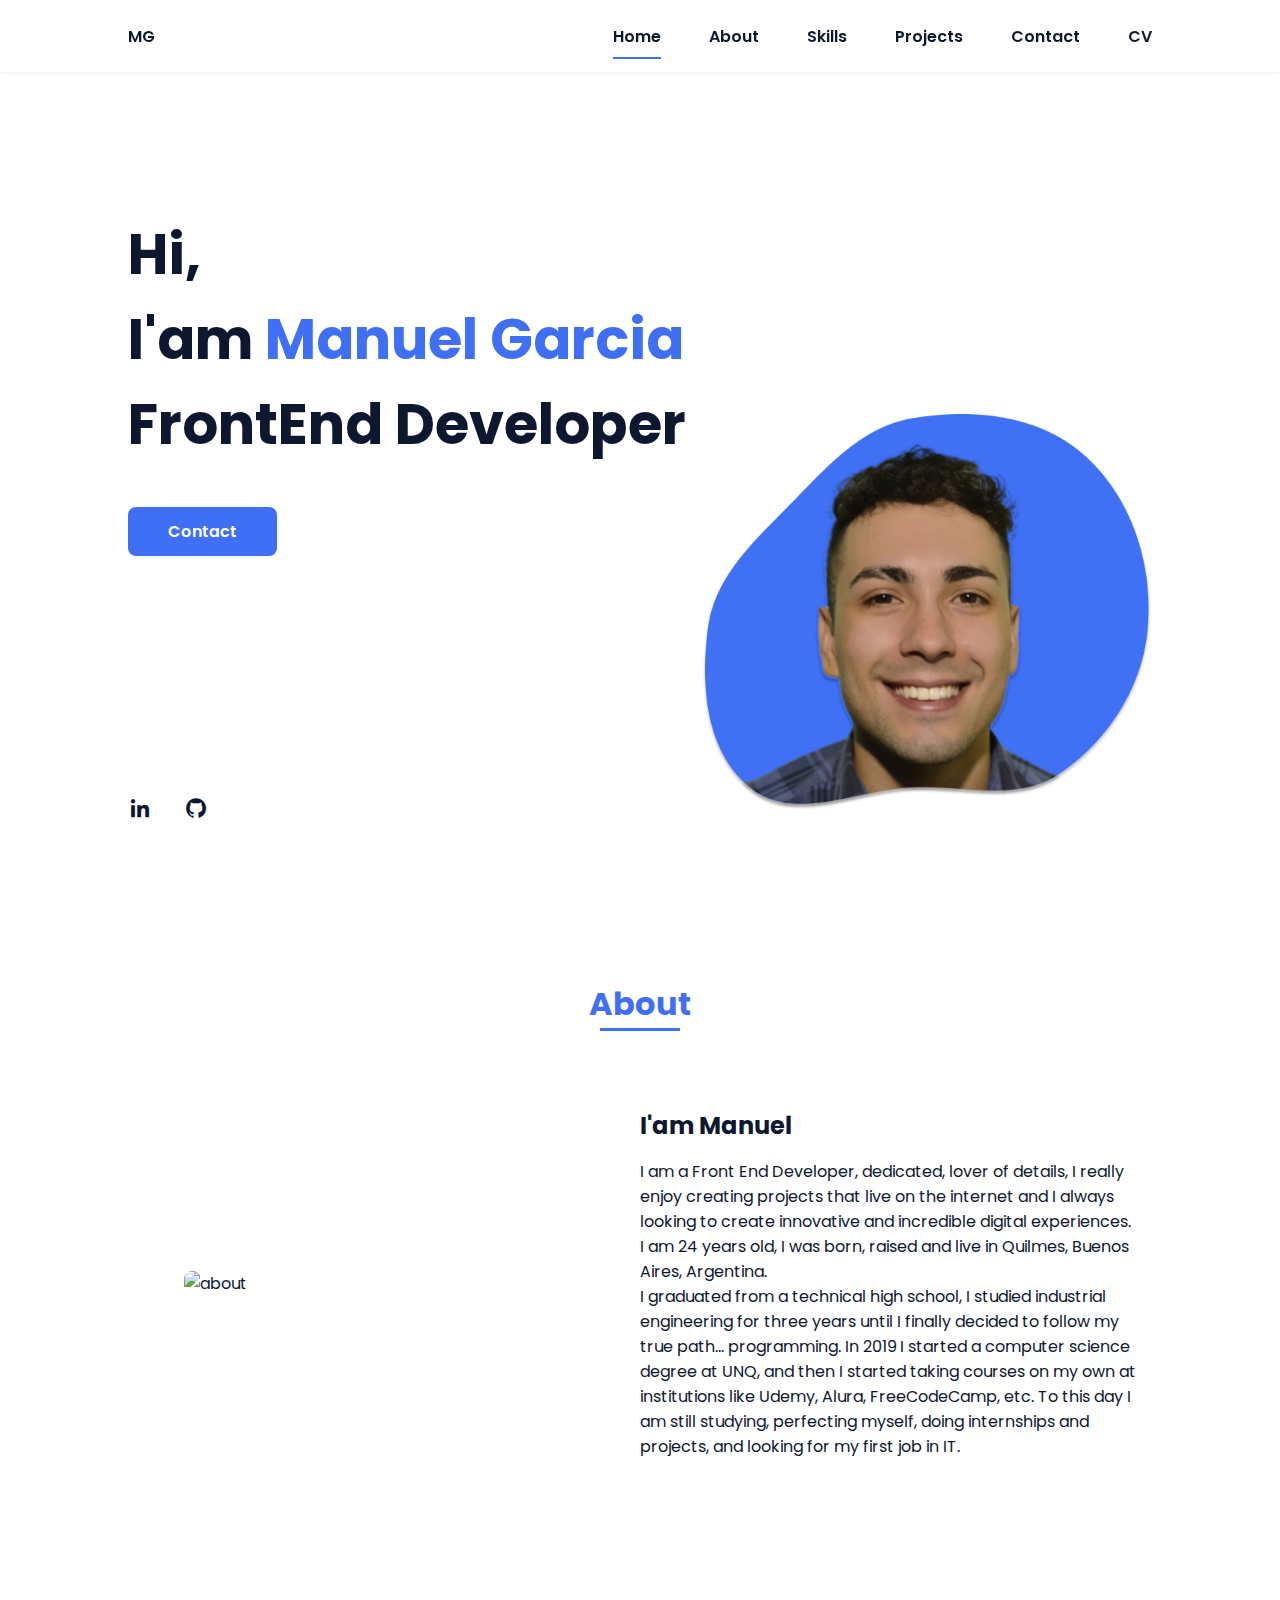
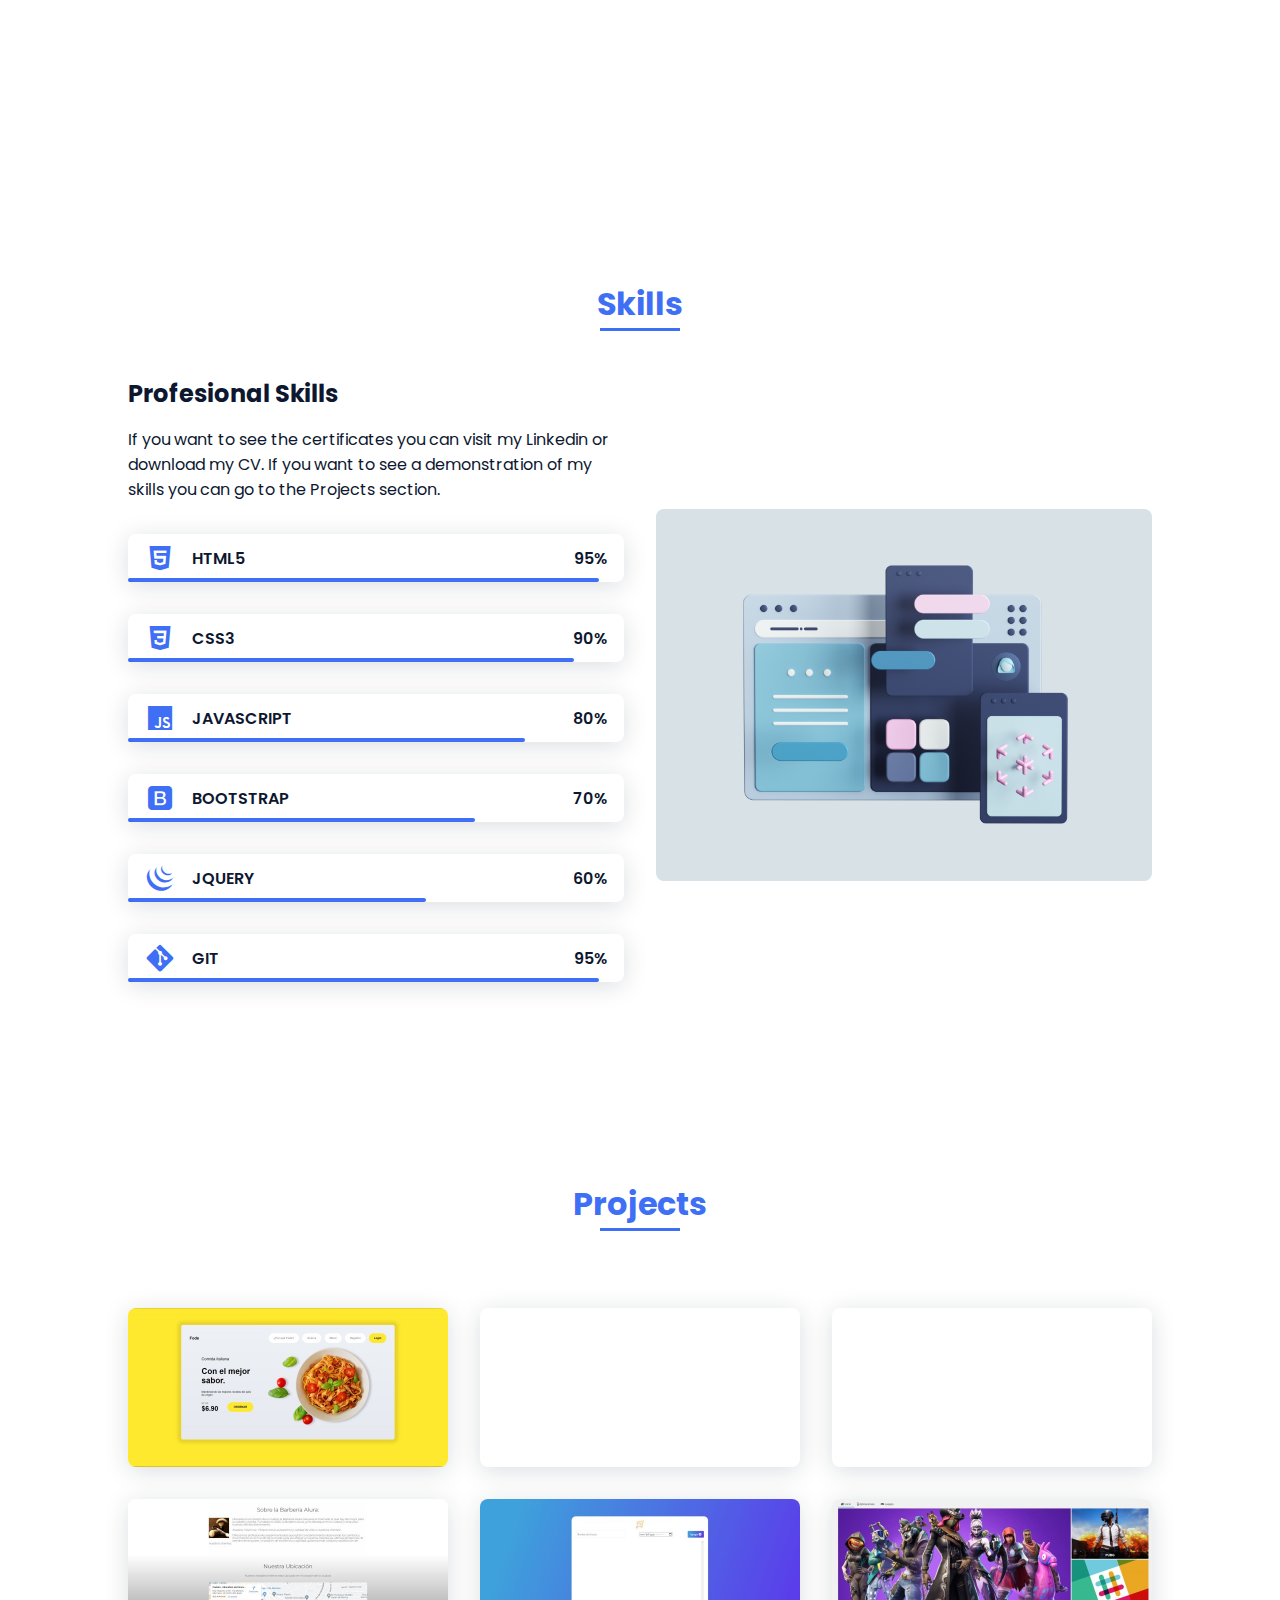
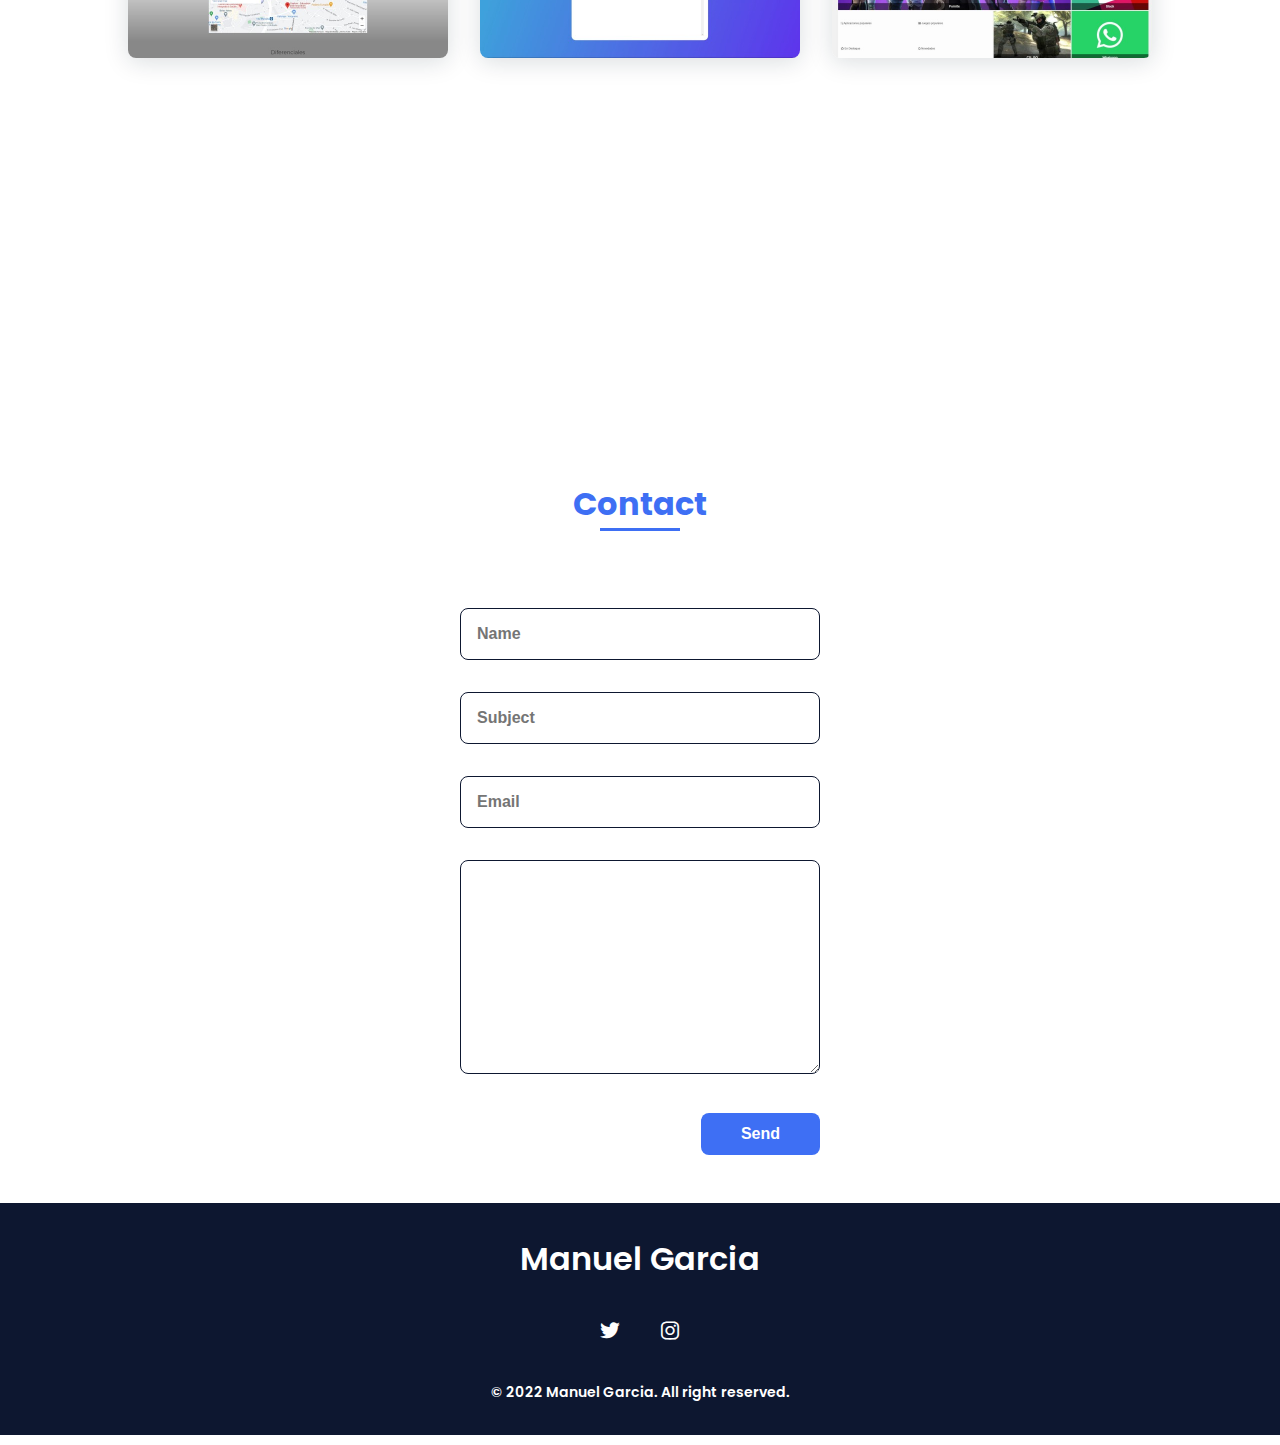
==== index.html @ 8d7891f7 "Commit definitivo" ====
<!DOCTYPE html>
<html lang="en">
<head>
    <meta charset="UTF-8">
    <meta name="viewport" content="width=device-width, initial-scale=1.0">
    <link rel="shortcut icon" href="./assets/images/programing.png">
    <link rel="stylesheet" href="./assets/css/style.css">
    <link href='https://unpkg.com/boxicons@2.1.2/css/boxicons.min.css' rel='stylesheet'>
    <title>Portfolio</title>
</head>
<body>
    <header class="l-header">
        <nav class="nav bd-grid">
            <div>
                <a href="#" class="nav__logo">MG</a>
            </div>
            <div class="nav__menu" id="nav-menu">
                <ul class="nav__list">
                    <li class="nav__item">
                        <a href="#home" class="nav__link active">Home</a>
                    </li>
                    <li class="nav__item">
                        <a href="#about" class="nav__link">About</a>
                    </li>
                    <li class="nav__item">
                        <a href="#skills" class="nav__link">Skills</a>
                    </li>
                    <li class="nav__item">
                        <a href="#projects" class="nav__link">Projects</a>
                    </li>
                    <li class="nav__item">
                        <a href="#contact" class="nav__link">Contact</a>
                    </li>
                    <li class="nav__item">
                        <a download href="./assets/extras/Manuel garcia.pdf" class="nav__link">CV</a>
                    </li>
                </ul>
            </div>
            <div class="nav__toggle" id="nav-toggle">
                <i class='bx bx-menu'></i>
            </div> 
        </nav>
    </header>
    <main class="l-main">
        <section class="home bd-grid" id="home">
            <div class="home__data">
                <h1 class="home__title">Hi, <br>I'am  <span class="home__title-color"> Manuel Garcia</span><br> FrontEnd Developer</h1>
                <a href="#contact" class="button">Contact</a>
            </div>
            <div class="home__social">
                <a href="https://www.linkedin.com/in/manuelgarcia24696/" target="blank" class="home__social-icon"><i class='bx bxl-linkedin' ></i></a>
                <a href="https://github.com/ManuG96" class="home__social-icon" target="blank"><i class='bx bxl-github' ></i></a>
            </div>
            <div class="home__img">
                <img src="./assets/images/profile.png" alt="profile">
            </div>
        </section>
        <section class="about section" id="about">
            <h2 class="section-title">About</h2>
            <div class="about__container bd-grid">
                <div class="about__img">
                    <img src="./assets/images/about.png" alt="about">
                </div>
                <div>
                    <h2 class="about__subtitle">I'am Manuel</h2>
                    <p class="about__text">I am a Front End Developer, dedicated, lover of details, I really enjoy creating projects that live on the internet and I always looking to create innovative and incredible digital experiences.<br>
                        I am 24 years old, I was born, raised and live in Quilmes, Buenos Aires, Argentina.<br>
                        I graduated from a technical high school, I studied industrial engineering for three years until I finally decided to follow my true path... programming. In 2019 I started a computer science degree at UNQ, and then I started taking courses on my own at institutions like Udemy, Alura, FreeCodeCamp, etc.
                        To this day I am still studying, perfecting myself, doing internships and projects, and looking for my first job in IT.</p>
                </div>
            </div>
        </section>
        <section class="skills section" id="skills">
            <h2 class="section-title">Skills</h2>

            <div class="skills__container bd-grid">
                <div>
                    <h2 class="skills__subtitle">Profesional Skills</h2>
                    <p class="skills__text">If you want to see the certificates you can visit my Linkedin or download my CV. If you want to see a demonstration of my skills you can go to the Projects section.</p>
                    <div class="skills__data">
                        <div class="skills__names">
                            <i class='bx bxl-html5 skills__icon'></i>
                            <span class="skills__name">HTML5</span>
                        </div>

                        <div>
                            <span class="skills__percentage">95%</span>
                        </div>
                        <div class="skills__bar skills__html"></div>
                    </div>

                    <div class="skills__data">
                        <div class="skills__names">
                            <i class='bx bxl-css3 skills__icon'></i>
                            <span class="skills__name">CSS3</span>
                        </div>
                        
                        <div>
                            <span class="skills__percentage">90%</span>
                        </div>
                        <div class="skills__bar skills__css"></div>
                    </div>

                    <div class="skills__data">
                        <div class="skills__names">
                            <i class='bx bxl-javascript skills__icon'></i>
                            <span class="skills__name">JAVASCRIPT</span>
                        </div>
                        
                        <div>
                            <span class="skills__percentage">80%</span>
                        </div>
                        <div class="skills__bar skills__js"></div>
                    </div>

                    <div class="skills__data">
                        <div class="skills__names">
                            <i class='bx bxl-bootstrap skills__icon'></i>
                            <span class="skills__name">BOOTSTRAP</span>
                        </div>
                        
                        <div>
                            <span class="skills__percentage">70%</span>
                        </div>
                        <div class="skills__bar skills__bs"></div>
                    </div>

                    <div class="skills__data">
                        <div class="skills__names">
                            <i class='bx bxl-jquery skills__icon'></i>
                            <span class="skills__name">JQUERY</span>
                        </div>
                        
                        <div>
                            <span class="skills__percentage">60%</span>
                        </div>
                        <div class="skills__bar skills__jq"></div>
                    </div>

                    <div class="skills__data">
                        <div class="skills__names">
                            <i class='bx bxl-git skills__icon'></i>
                            <span class="skills__name">GIT</span>
                        </div>
                        
                        <div>
                            <span class="skills__percentage">95%</span>
                        </div>
                        <div class="skills__bar skills__git"></div>
                    </div>
                </div>
                <div>
                    <img src="./assets/images/image_processing20191024-29869-l76biv.png" alt="" class="skills__img">
                </div>
            </div>
        </section>
        <section class="projects section" id="projects">
            <h2 class="section-title">Projects</h2>
            <div class="projects__container bd-grid">
                <a target="blank" href="https://github.com/ManuG96/SASS" class="projects__img">
                    <img src="./assets/images/projects/proyectoSASS.JPG" alt="">
                </a>
                <a target="blank" href="https://github.com/ManuG96/Cursos/tree/master/Alura-Challenge/L%C3%B3gica%20de%20Programaci%C3%B3n%20I" class="projects__img">
                    <img src="./assets/images/projects/encriptador.JPG" alt="">
                </a>
                <a target="blank" href="https://github.com/ManuG96/Cursos/tree/master/CursoAlura/Front-end/UI/arquitectura-css-assets" class="projects__img">
                    <img src="./assets/images/projects/alimentos.JPG" alt="">
                </a>
                <a target="blank" href="https://github.com/ManuG96/Cursos/tree/master/CursoAlura/Front-end/HTML-CSS" class="projects__img">
                    <img src="./assets/images/projects/barberia.JPG" alt="">
                </a>
                <a target="blank" href="https://github.com/ManuG96/Cursos/tree/master/CursoAlura/Front-end/Sitios%20Interactivos/1821-manipulando-dom-con-js-proyecto_inicial" class="projects__img">
                    <img src="./assets/images/projects/listaDOM.JPG" alt="">
                </a>
                <a target="blank" href="https://github.com/ManuG96/Cursos/tree/master/CursoAlura/Front-end/UI/alura-store" class="projects__img">
                    <img src="./assets/images/projects/store.JPG" alt="">
                </a>
            </div>
        </section>
        <section class="contact section" id="contact">
            <h2 class="section-title">Contact</h2>
            <div class="contact__container bd-grid">
                <form action="https://formsubmit.co/manuelgarcia24696@gmail.com" method="POST" class="contact__form">
                    <input type="text" name="name" placeholder="Name" class="contact__input">
                    <input type="text" name="subject" placeholder="Subject" class="contact__input">
                    <input type="email" name="email" placeholder="Email" class="contact__input">
                    <textarea name="message" cols="0" rows="10" class="contact__input"></textarea>

                    <input type="submit" value="Send" class="contact__button button">
                </form>
            </div>
        </section>
    </main>
    <footer class="footer">
        <p class="footer__title">Manuel Garcia</p>
        <div class="footer__social">
            <a href="https://twitter.com/Manuu_garcia96" target="blank" class="footer__icon"><i class='bx bxl-twitter'></i></a>
            <a href="https://www.instagram.com/manuu_garcia96/" target="blank" class="footer__icon"><i class='bx bxl-instagram' ></i></a>
        </div>
        <p class="footer__copy">&#169; 2022 Manuel Garcia. All right reserved.</p>
    </footer>
    <script src="https://unpkg.com/scrollreveal"></script>
    <script src="./assets/js/main.js"></script>
</body>
</html>
---- assets/css/style.css ----
/*Google Fonts*/
@import url("https://fonts.googleapis.com/css2?family=Poppins:wght@400;600;700&display=swap");

/*VARIABLES CSS*/
:root{
    --header-height: 3rem;
    --font-semi: 600;

/*Colores*/
    --hue-color: 224;
    --first-color: hsl(var(--hue-color), 89%, 60%);
    --second-color: hsl(var(--hue-color), 56%, 12%);
    --third-color: #FFF;

/*Fuente y Tipografía*/
    --body-font: 'Poppins', sans-serif;
    --big-font-size: 2rem;
    --h2-font-size: 1.25rem;
    --normal-font-size: .938rem;
    --smaller-font-size: .75rem;

/*Margenes*/
    --mb-2: 1rem;
    --mb-4: 2rem;
    --mb-5: 2.5rem;
    --mb-6: 3rem;

/*z-index*/
    --z-back: -10;
    --z-fixed: 100;
}
@media screen and (min-width: 968px){
    :root{
        --big-font-size: 3.5rem;
        --h2-font-size: 2rem;
        --normal-font-size: 1rem;
        --smaller-font-size: .875rem;
    }
}

/*Base*/
*, ::before, ::after{
    box-sizing: border-box;
}
html{
    scroll-behavior: smooth;
}
body{
    margin: var(--header-height) 0 0 0;
    font-family: var(--body-font);
    font-size: var(--normal-font-size);
    color: var(--second-color);
}
h1,h2,p{
    margin: 0;
}
ul{
    margin: 0;
    padding: 0;
    list-style: none;
}
a{
    text-decoration: none;
}
img{
    max-width: 100%;
    height: auto;
    display: block;
}

/*Class CSS*/
.section-title{
    position: relative;
    font-size: var(--h2-font-size);
    color: var(--first-color);
    margin-top: var(--mb-2);
    margin-bottom: var(--mb-4);
    text-align: center;
}
.section-title::after{
    position: absolute;
    content: "";
    width: 64px;
    height: 0.18rem;
    left: 0;
    right: 0;
    margin: auto;
    top: 2rem;
    background-color: var(--first-color);
}
.section{
    padding-top: 3rem;
    padding-bottom: 2rem;
}

/*Layout*/
.bd-grid{
    max-width: 1024px;
    display: grid;
    margin-left: var(--mb-2);
    margin-right: var(--mb-2);
}
.l-header{
    width: 100%;
    position: fixed;
    top: 0;
    left: 0;
    z-index: var(--z-fixed);
    background-color: var(--third-color);
    box-shadow: 0 1px 4px rgba(146, 161, 176, 0.15);
}

/*Nav*/
.nav{
    height: var(--header-height);
    display: flex;
    justify-content: space-between;
    align-items: center;
    font-weight: var(--font-semi);
}
@media screen and (max-width: 767px) {
    .nav__menu{
        position: fixed;
        top: var(--header-height);
        right: -100%;
        width: 80%;
        height: 100%;
        padding: 2rem;
        background-color: var(--second-color);
        transition: .5s;
    }
}
.nav__item{
    margin-bottom: var(--mb-4);
}
.nav__link{
    position: relative;
    color: var(--third-color);
}
.nav__link:hover{
    position: relative;
}
.nav__link:hover::after{
    position: absolute;
    content: "";
    width: 100%;
    height: 0.18rem;
    left: 0;
    top: 2rem;
    background-color: var(--first-color);
}
.nav__logo{
    color: var(--second-color);
}
.nav__toggle{
    color: var(--second-color);
    font-size: 1.5rem;
    cursor: pointer;
}

/*Active menu*/
.active::after{
    position: absolute;
    content: "";
    width: 100%;
    height: 0.18rem;
    left: 0;
    top: 2rem;
    background-color: var(--first-color);
}

/*Show menu*/   
.show{
    right: 0;
}

/*Home*/   
.home{
    position: relative;
    padding: 4rem 0 5rem;
    row-gap: 5rem;
}
.home__data{
    align-self: center;
}
.home__title{
    font-size: var(--big-font-size);
    margin-bottom: var(--mb-5);
}
.home__title-color{
    color: var(--first-color);
}
.home__social{
    display: flex;
    flex-direction: column;
}
.home__social-icon{
    width: max-content;
    margin-bottom: var(--mb-2);
    font-size: 1.5rem;
    color: var(--second-color);
}
.home__social-icon:hover{
    color: var(--first-color);
}
.home__img{
    position: absolute;
    right: 0;
    bottom: 0;
    width: 260px;
}

/*Buttons*/   
.button{
    display: inline-block;
    background-color: var(--first-color);
    color: var(--third-color);
    padding: .75rem 2.5rem;
    font-weight: var(--font-semi);
    border-radius: .5rem;
    transition: .3s;
}
.button:hover{
    box-shadow: 0 10px 36px rgba(0, 0, 0, .15);
}


/*About*/   
.about__container{
    row-gap: 2rem;
    text-align: center;
}
.about__subtitle{
    margin-bottom: var(--mb-2);
}
.about__img{
    justify-self: center;
}
.about__img img{
    width: 200px;
    border-radius: .5rem;
}

/*Skills*/
.skills__container{
    row-gap: 2rem;
    text-align: center;
}
.skills__subtitle{
    margin-bottom: var(--mb-2);
}
.skills__text{
    margin-bottom: var(--mb-4);
}
.skills__data{
    display: flex;
    justify-content: space-between;
    align-items: center;
    position: relative;
    font-weight: var(--font-semi);
    padding: .5rem 1rem;
    margin-bottom: var(--mb-4);
    border-radius: .5rem;
    box-shadow: 0 4px 25px rgba(14, 36, 49, 0.15);
}
.skills__icon{
    font-size: 2rem;
    margin-right: var(--mb-2);
    color: var(--first-color);
}
.skills__names{
    display: flex;
    align-items: center;
}
.skills__bar{
    position: absolute;
    left: 0;
    bottom: 0;
    background-color: var(--first-color);
    height: .25rem;
    border-radius: .5rem;
    z-index: var(--z-back);
}
.skills__html{
    width: 95%;
}
.skills__css{
    width: 90%;
}
.skills__js{
    width: 80%;
}
.skills__bs{
    width: 70%;
}
.skills__jq{
    width: 60%;
}
.skills__git{
    width: 95%;
}
.skills__img{
    border-radius: .5rem;
}

/*Projects*/
.projects{
    text-align: center;
}
.projects__container {
    row-gap: 2rem;
}
  
.projects__img {
    box-shadow: 0px 4px 25px rgba(14, 36, 49, 0.15);
    border-radius: .5rem;
    overflow: hidden;
    
}
  
.projects__img img {
    transition: 1s;
}
  
.projects__img img:hover {
    transform: scale(1.1);
}

/*Contact*/
.contact__input{
    width: 100%;
    font-size: var(--normal-font-size);
    font-weight: var(--font-semi);
    padding: 1rem;
    border-radius: .5rem;
    border: 1.5px solid var(--second-color);
    outline: none;
    margin-bottom: var(--mb-4);
}
.contact__button{
    display: block;
    border: none;
    outline: none;
    font-size: var(--normal-font-size);
    cursor: pointer;
    margin-left: auto;
}

/*Footer*/
.footer{
    background-color: var(--second-color);
    color: var(--third-color);
    text-align: center;
    font-weight: var(--font-semi);
    padding: 2rem 0;
}
.footer__title{
    font-size: 2rem;
    margin-bottom: var(--mb-4);
}
.footer__social{
    margin-bottom: var(--mb-4);
}
.footer__icon{
    font-size: 1.5rem;
    color: var(--third-color);
    margin: 0 var(--mb-2);
}
.footer__copy{
    font-size: var(--smaller-font-size);
}

/*Media Queries*/
@media screen and (max-width: 320px) {
    .home {
      row-gap: 2rem;
    }
    .home__img {
      width: 200px;
    }
  }
@media screen and (min-width: 576px) {
  .home {
    padding: 4rem 0 2rem;
  }
  .home__social {
    padding-top: 0;
    padding-bottom: 2.5rem;
    flex-direction: row;
    align-self: flex-end;
  }
  .home__social-icon {
    margin-bottom: 0;
    margin-right: var(--mb-4);
  }
  .home__img {
    width: 300px;
    bottom: 5%;
  }
  .about__container {
    grid-template-columns: repeat(2, 1fr);
    align-items: center;
    text-align: initial;
  }
  .skills__container {
    grid-template-columns: .7fr;
    justify-content: center;
    column-gap: 1rem;
  }
  .projects__container {
    grid-template-columns: repeat(2, 1fr);
    column-gap: 2rem;
    padding-top: 2rem;
  }
  .contact__form {
    width: 360px;
    padding-top: 2rem;
  }
  .contact__container {
    justify-items: center;
  }
}
@media screen and (min-width: 768px) {
  body {
    margin: 0;
  }
  .section {
    padding-top: 4rem;
    padding-bottom: 3rem;
  }
  .section-title {
    margin-bottom: var(--mb-6);
  }
  .section-title::after {
    width: 80px;
    top: 3rem;
  }
  .nav {
    height: calc(var(--header-height) + 1.5rem);
  }
  .nav__list {
    display: flex;
    padding-top: 0;
  }
  .nav__item {
    margin-left: var(--mb-6);
    margin-bottom: 0;
  }
  .nav__toggle {
    display: none;
  }
  .nav__link {
    color: var(--second-color);
  }
  .home {
    padding: 8rem 0 2rem;
  }
  .home__img {
    width: 400px;
    bottom: 10%;
  }
  .about__container {
    padding-top: 2rem;
  }
  .about__img img {
    width: 300px;
  }
  .skills__container {
    grid-template-columns: repeat(2, 1fr);
    column-gap: 2rem;
    align-items: center;
    text-align: initial;
  }
  .projects__container {
    grid-template-columns: repeat(3, 1fr);
    column-gap: 2rem;
  }
}

@media screen and (min-width: 992px) {
  .home {
    padding: 10rem 0 2rem;
  }
  .home__img {
    width: 450px;
  }
}
  @media screen and (min-width: 1024px){
      .bd-grid{
          margin-left: auto;
          margin-right: auto;
      }
      .home, .about, .skills, .projects{
          height: 100vh;
      }
      .about__img img {
        width: 400px;
      }
  }
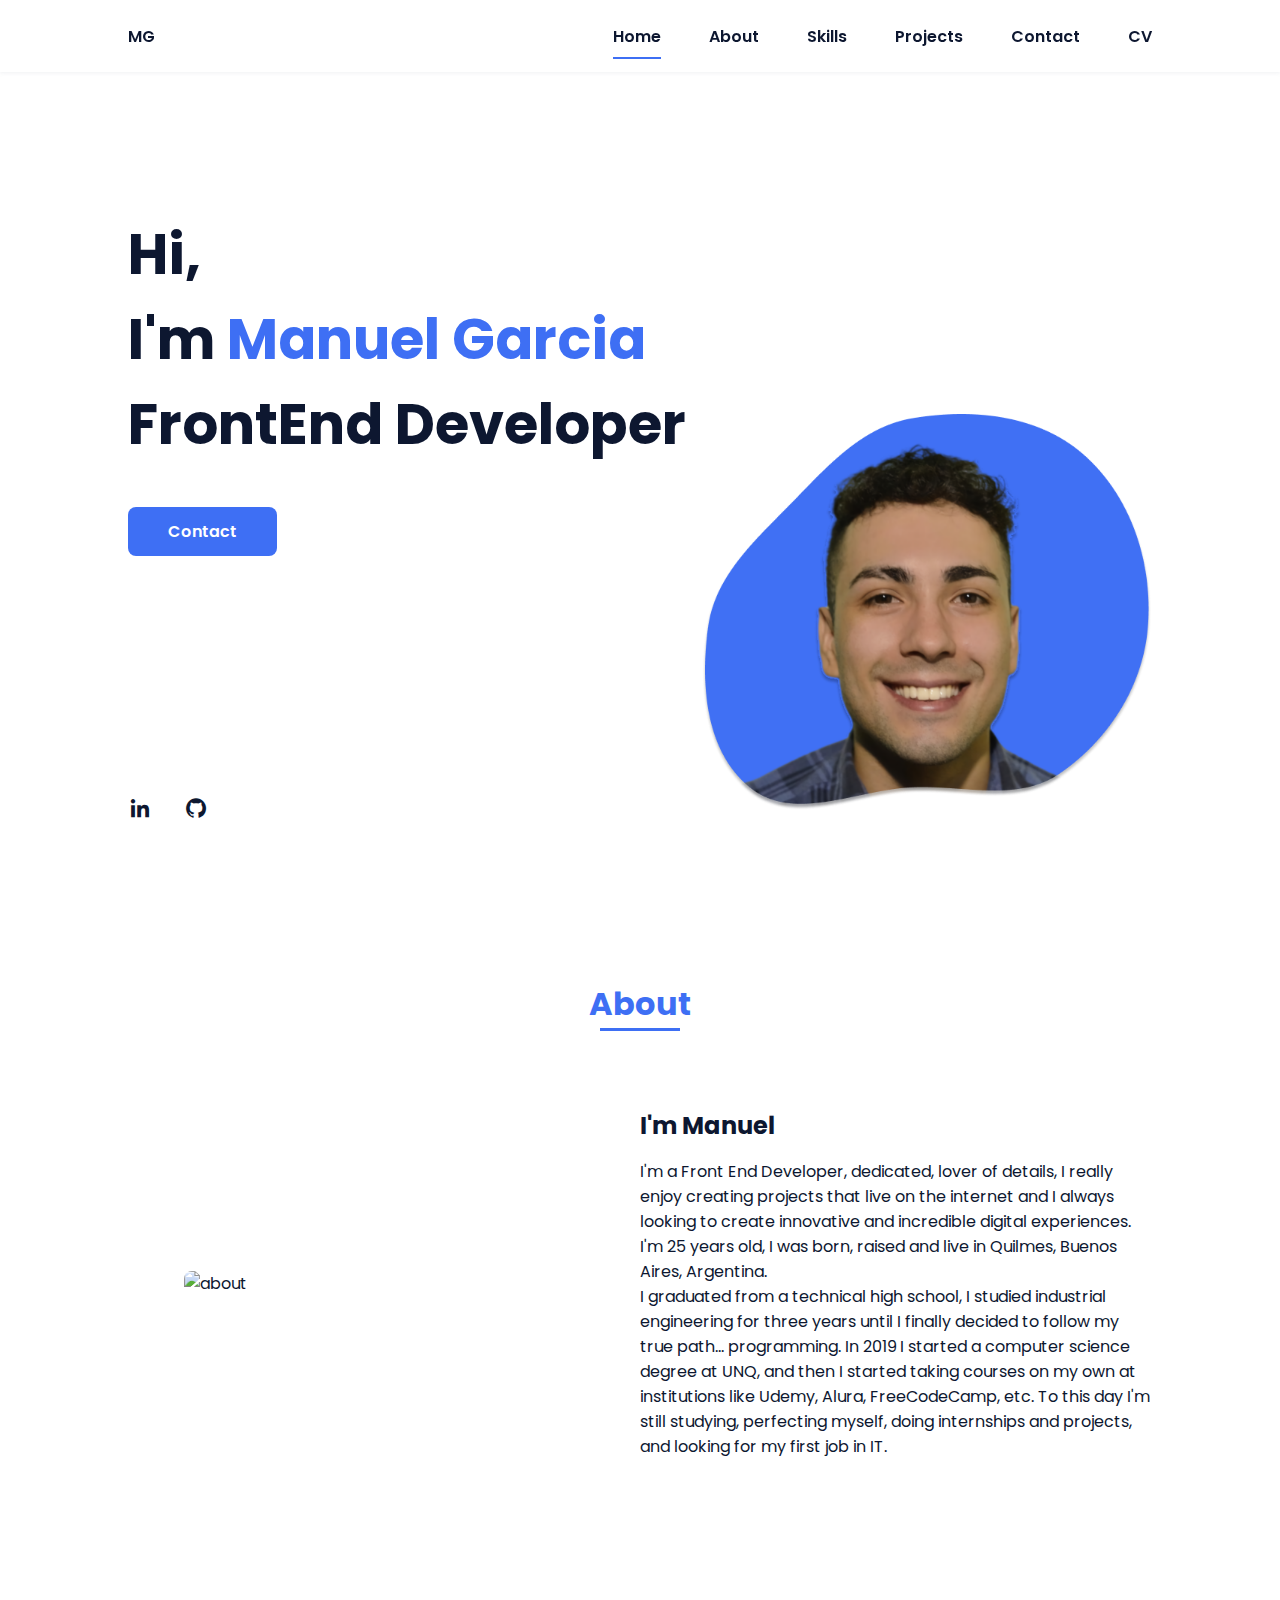
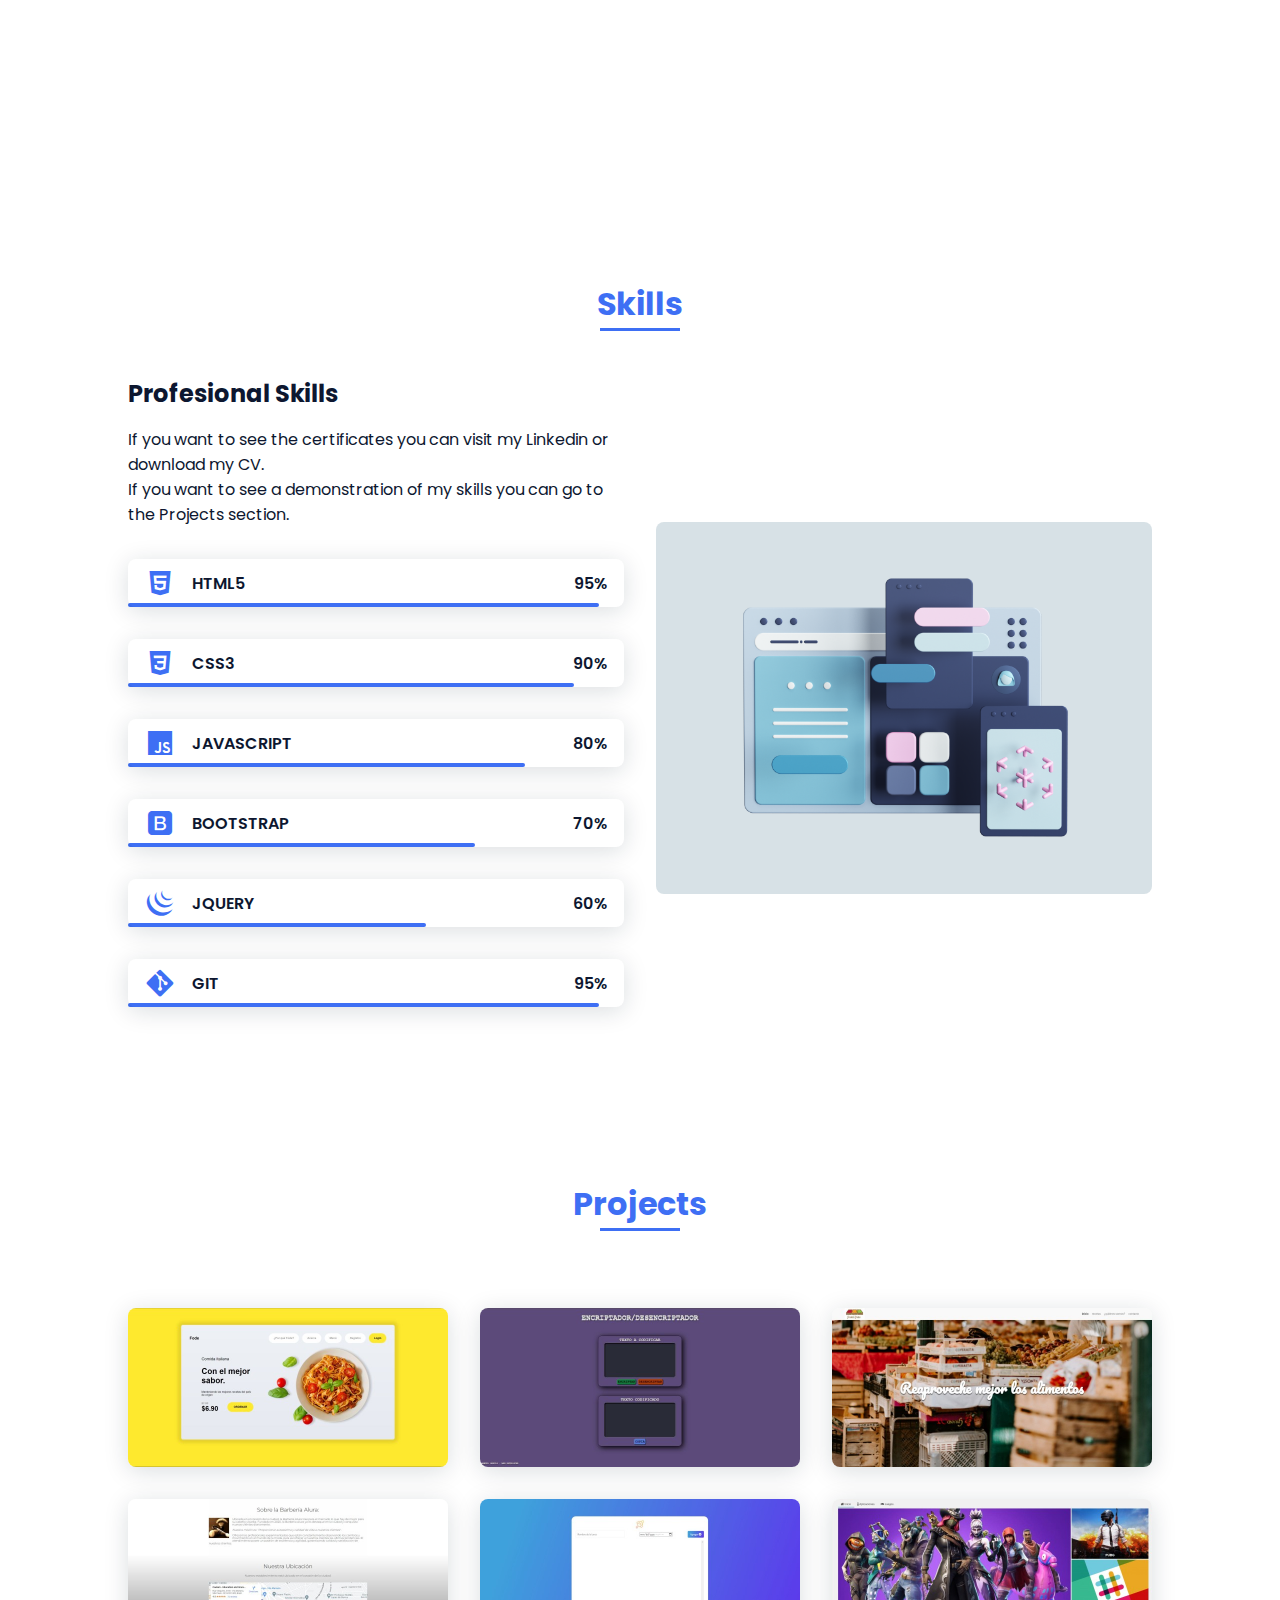
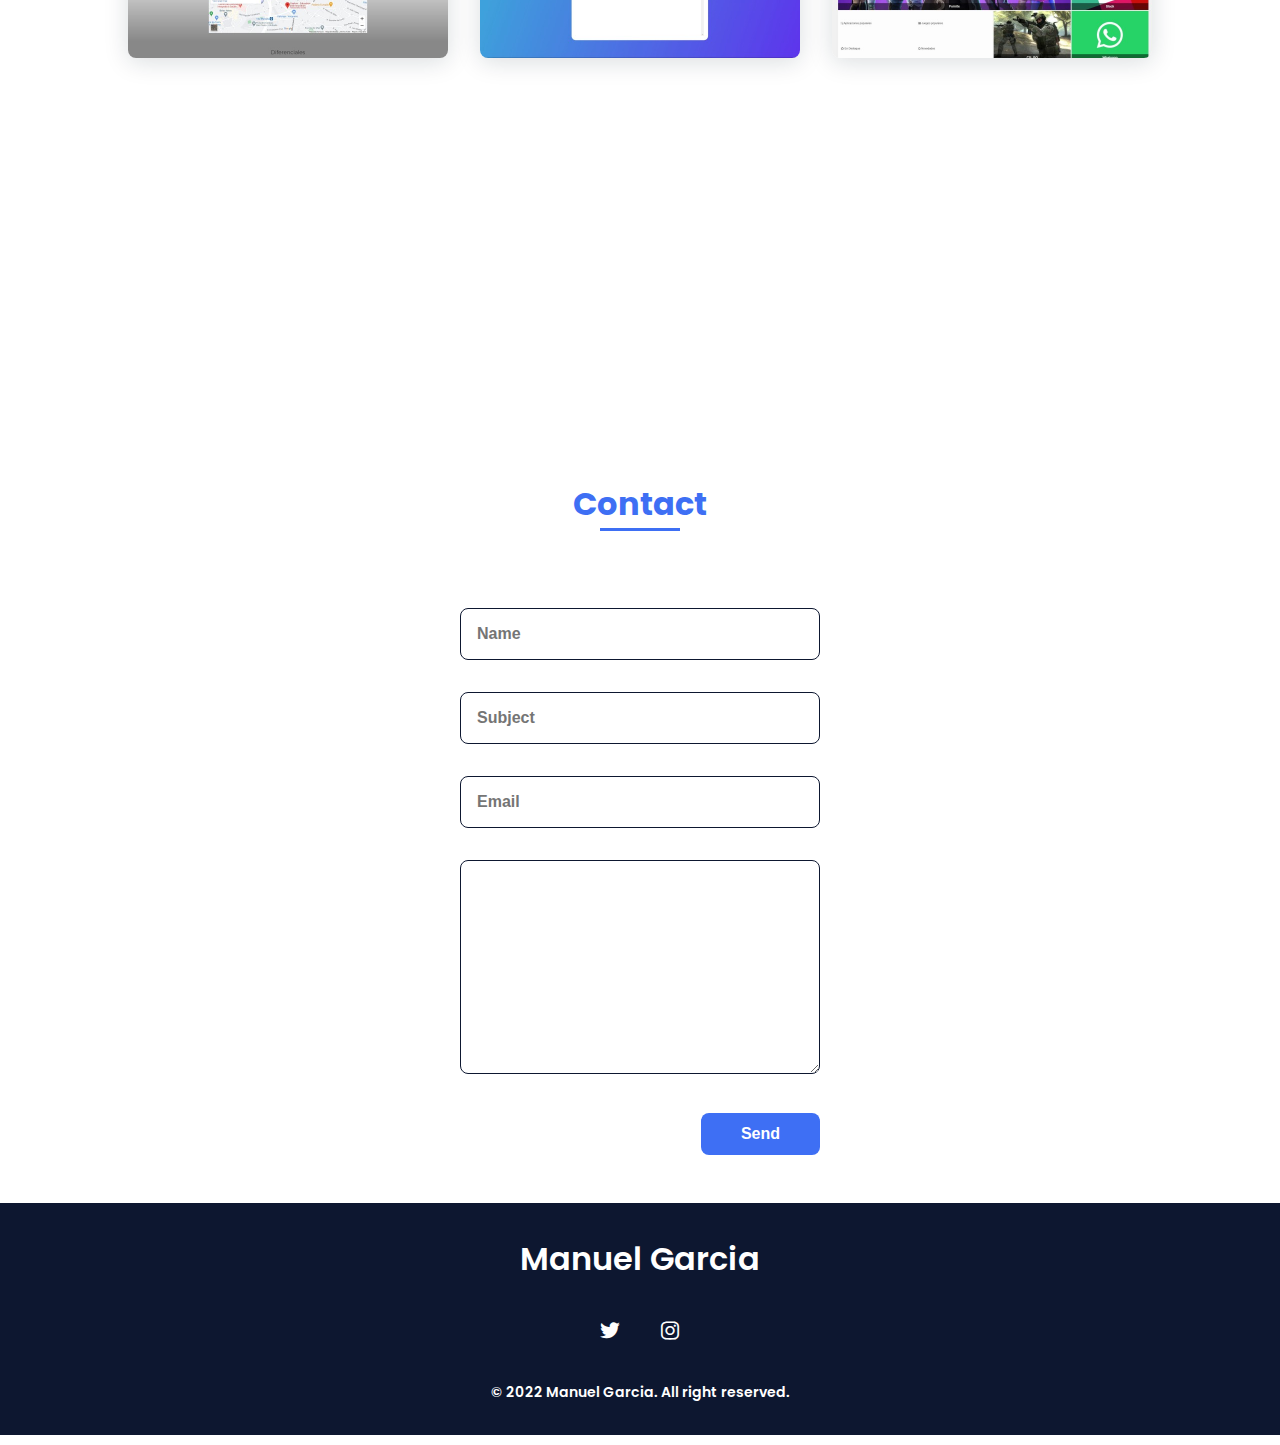
==== commit a7407fa3: "Detalles retocados" ====
--- a/index.html
+++ b/index.html
@@ -44,7 +44,7 @@
     <main class="l-main">
         <section class="home bd-grid" id="home">
             <div class="home__data">
-                <h1 class="home__title">Hi, <br>I'am  <span class="home__title-color"> Manuel Garcia</span><br> FrontEnd Developer</h1>
+                <h1 class="home__title">Hi, <br>I'm  <span class="home__title-color"> Manuel Garcia</span><br> FrontEnd Developer</h1>
                 <a href="#contact" class="button">Contact</a>
             </div>
             <div class="home__social">
@@ -62,11 +62,11 @@
                     <img src="./assets/images/about.png" alt="about">
                 </div>
                 <div>
-                    <h2 class="about__subtitle">I'am Manuel</h2>
-                    <p class="about__text">I am a Front End Developer, dedicated, lover of details, I really enjoy creating projects that live on the internet and I always looking to create innovative and incredible digital experiences.<br>
-                        I am 24 years old, I was born, raised and live in Quilmes, Buenos Aires, Argentina.<br>
+                    <h2 class="about__subtitle">I'm Manuel</h2>
+                    <p class="about__text">I'm a Front End Developer, dedicated, lover of details, I really enjoy creating projects that live on the internet and I always looking to create innovative and incredible digital experiences.<br>
+                        I'm 25 years old, I was born, raised and live in Quilmes, Buenos Aires, Argentina.<br>
                         I graduated from a technical high school, I studied industrial engineering for three years until I finally decided to follow my true path... programming. In 2019 I started a computer science degree at UNQ, and then I started taking courses on my own at institutions like Udemy, Alura, FreeCodeCamp, etc.
-                        To this day I am still studying, perfecting myself, doing internships and projects, and looking for my first job in IT.</p>
+                        To this day I'm still studying, perfecting myself, doing internships and projects, and looking for my first job in IT.</p>
                 </div>
             </div>
         </section>
@@ -76,7 +76,8 @@
             <div class="skills__container bd-grid">
                 <div>
                     <h2 class="skills__subtitle">Profesional Skills</h2>
-                    <p class="skills__text">If you want to see the certificates you can visit my Linkedin or download my CV. If you want to see a demonstration of my skills you can go to the Projects section.</p>
+                    <p class="skills__text">If you want to see the certificates you can visit my Linkedin or download my CV.<br>
+                        If you want to see a demonstration of my skills you can go to the Projects section.</p>
                     <div class="skills__data">
                         <div class="skills__names">
                             <i class='bx bxl-html5 skills__icon'></i>
@@ -158,19 +159,19 @@
             <h2 class="section-title">Projects</h2>
             <div class="projects__container bd-grid">
                 <a target="blank" href="https://github.com/ManuG96/SASS" class="projects__img">
-                    <img src="./assets/images/projects/proyectoSASS.JPG" alt="">
+                    <img src="./assets/images/projects/proyectSASS.JPG" alt="">
                 </a>
                 <a target="blank" href="https://github.com/ManuG96/Cursos/tree/master/Alura-Challenge/L%C3%B3gica%20de%20Programaci%C3%B3n%20I" class="projects__img">
-                    <img src="./assets/images/projects/encriptador.JPG" alt="">
+                    <img src="./assets/images/projects/encrypt.jpg" alt="">
                 </a>
                 <a target="blank" href="https://github.com/ManuG96/Cursos/tree/master/CursoAlura/Front-end/UI/arquitectura-css-assets" class="projects__img">
-                    <img src="./assets/images/projects/alimentos.JPG" alt="">
+                    <img src="./assets/images/projects/food.jpg" alt="">
                 </a>
                 <a target="blank" href="https://github.com/ManuG96/Cursos/tree/master/CursoAlura/Front-end/HTML-CSS" class="projects__img">
-                    <img src="./assets/images/projects/barberia.JPG" alt="">
+                    <img src="./assets/images/projects/barber.JPG" alt="">
                 </a>
                 <a target="blank" href="https://github.com/ManuG96/Cursos/tree/master/CursoAlura/Front-end/Sitios%20Interactivos/1821-manipulando-dom-con-js-proyecto_inicial" class="projects__img">
-                    <img src="./assets/images/projects/listaDOM.JPG" alt="">
+                    <img src="./assets/images/projects/listDOM.JPG" alt="">
                 </a>
                 <a target="blank" href="https://github.com/ManuG96/Cursos/tree/master/CursoAlura/Front-end/UI/alura-store" class="projects__img">
                     <img src="./assets/images/projects/store.JPG" alt="">
@@ -180,13 +181,13 @@
         <section class="contact section" id="contact">
             <h2 class="section-title">Contact</h2>
             <div class="contact__container bd-grid">
-                <form action="https://formsubmit.co/manuelgarcia24696@gmail.com" method="POST" class="contact__form">
+                <form action="https://formsubmit.co/manuelgarcia24696@gmail.com" method="POST" class="contact__form" id="form">
                     <input type="text" name="name" placeholder="Name" class="contact__input">
                     <input type="text" name="subject" placeholder="Subject" class="contact__input">
                     <input type="email" name="email" placeholder="Email" class="contact__input">
                     <textarea name="message" cols="0" rows="10" class="contact__input"></textarea>
 
-                    <input type="submit" value="Send" class="contact__button button">
+                    <input type="submit" value="Send" class="contact__button button" id="submit">
                 </form>
             </div>
         </section>
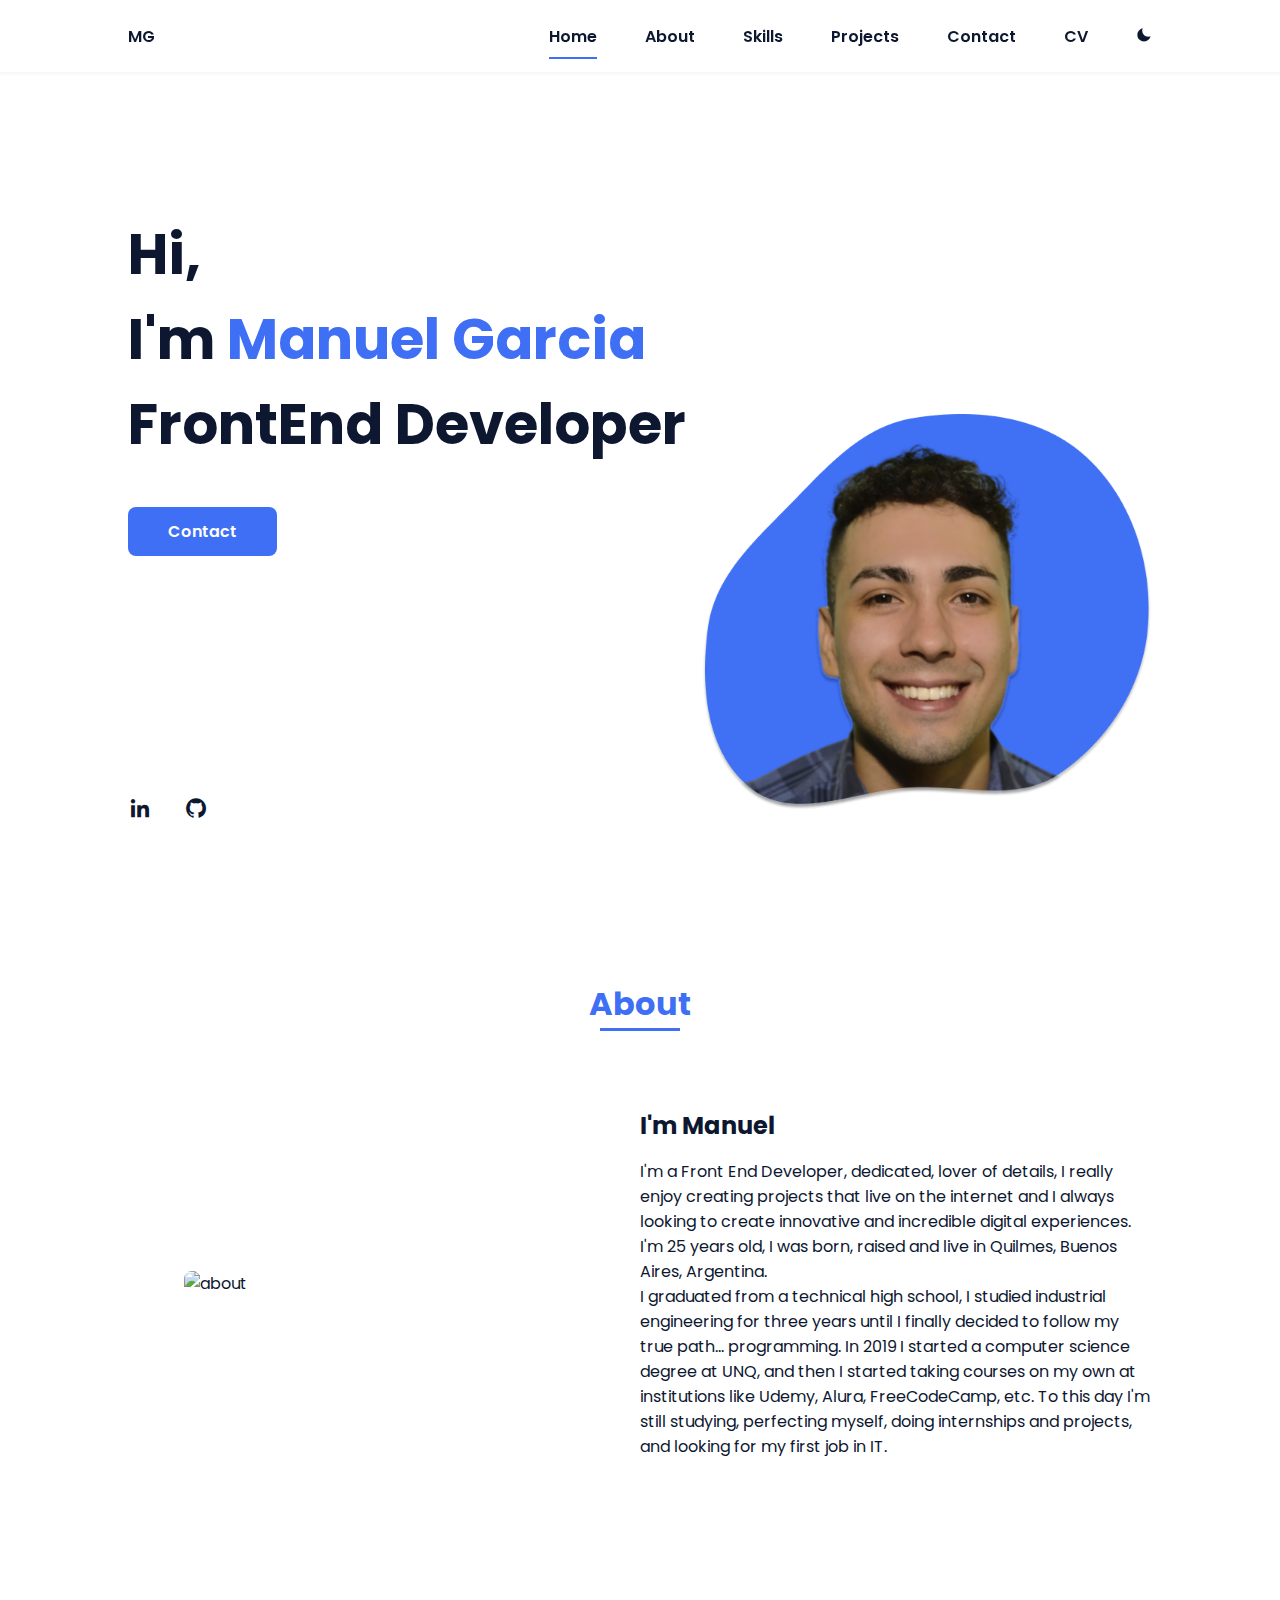
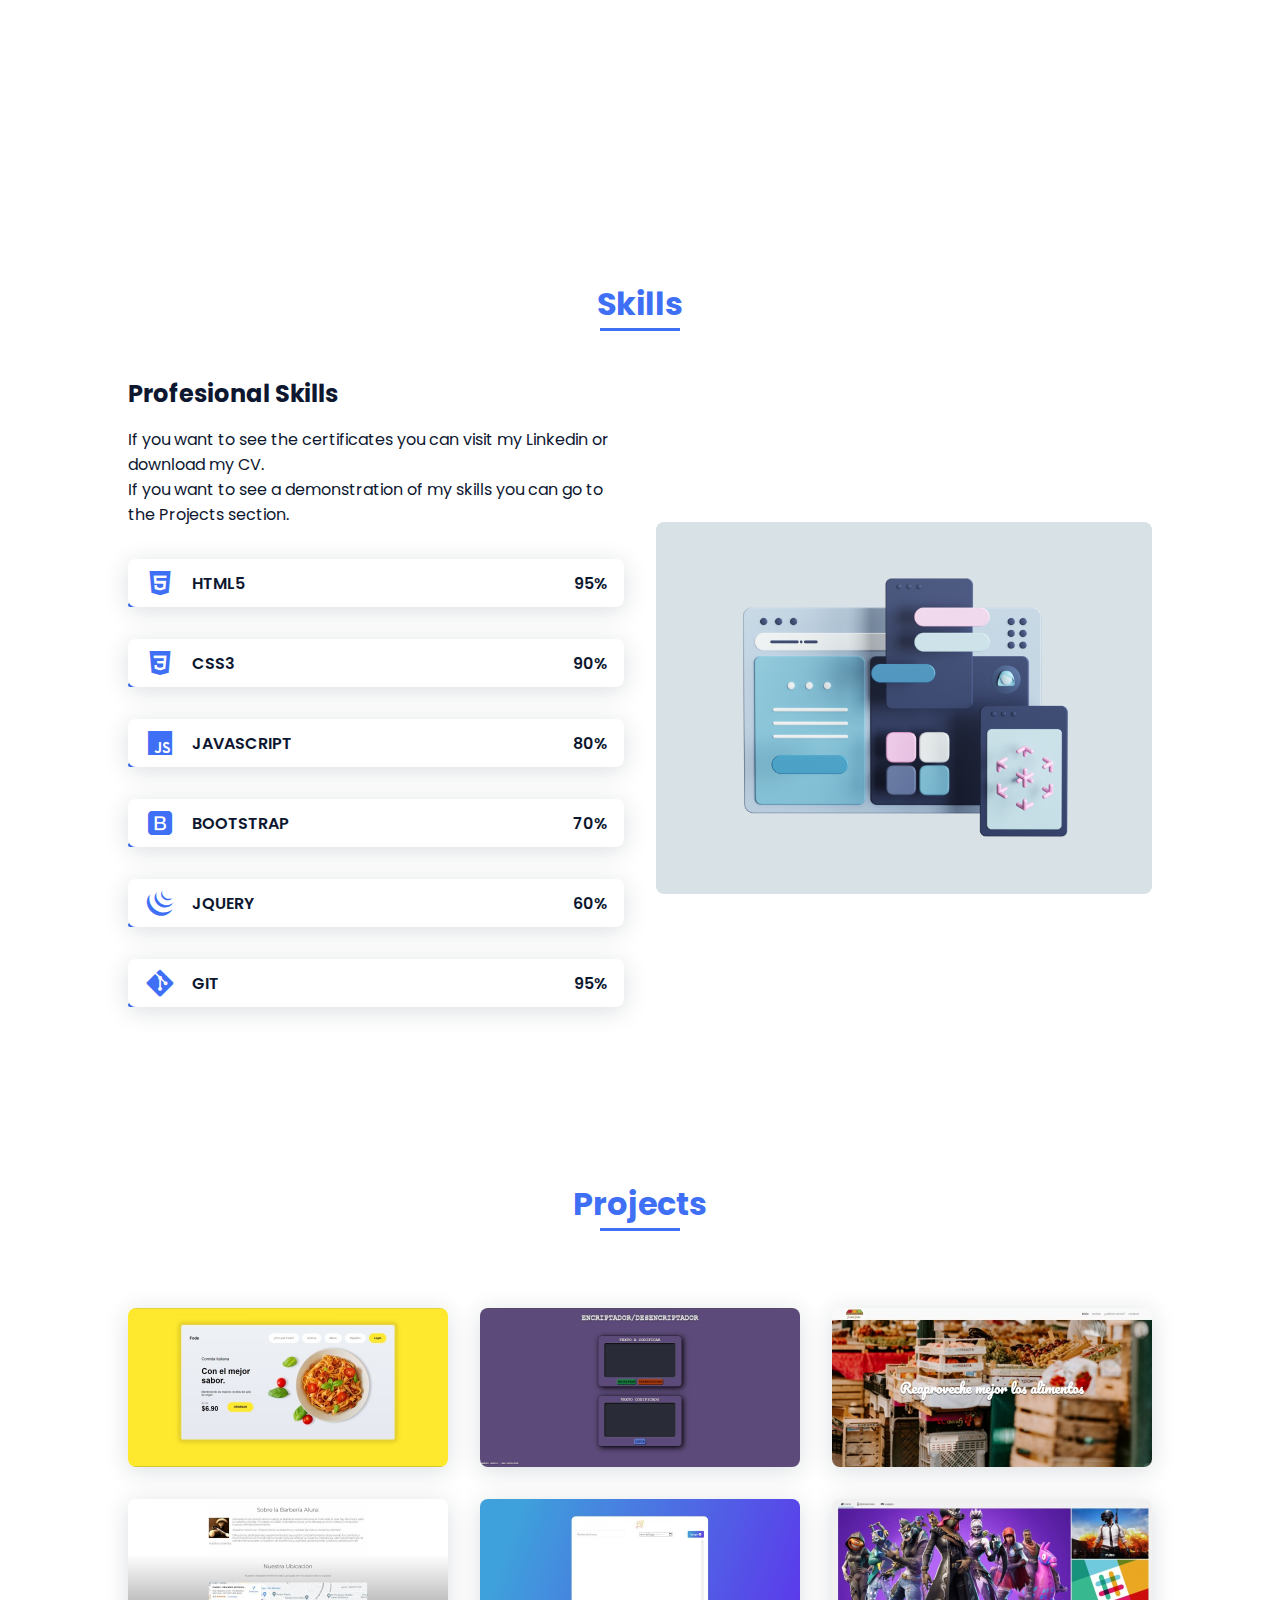
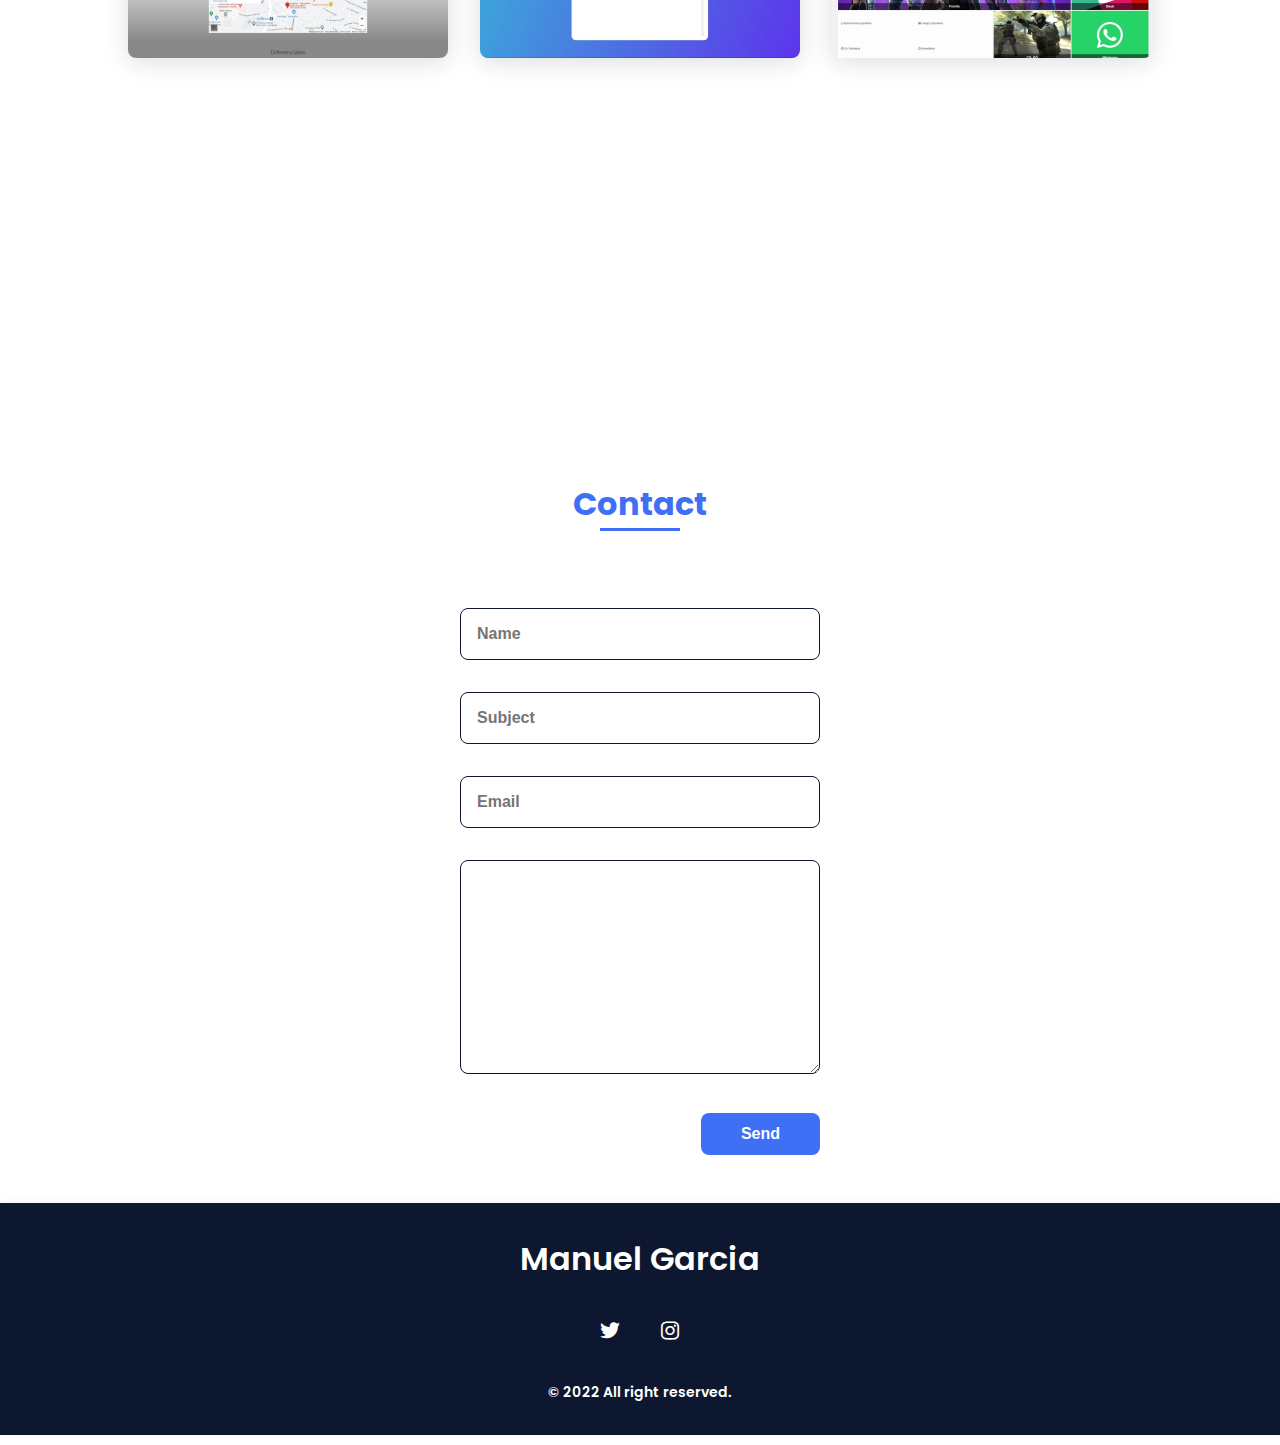
==== commit 2a450d4b: "v1.1.0 Dark Mode" ====
--- a/index.html
+++ b/index.html
@@ -32,7 +32,12 @@
                         <a href="#contact" class="nav__link">Contact</a>
                     </li>
                     <li class="nav__item">
-                        <a download href="./assets/extras/Manuel garcia.pdf" class="nav__link">CV</a>
+                        <a download href="./assets/extras/Manuel-Garcia-Resume.pdf" class="nav__link">CV</a>
+                    </li>
+                    <li class="nav__item">
+                        <a class="nav__link nav__link-dark">
+                            <i class='bx bxs-moon' id="theme-button"></i>
+                        </a>
                     </li>
                 </ul>
             </div>
@@ -198,7 +203,7 @@
             <a href="https://twitter.com/Manuu_garcia96" target="blank" class="footer__icon"><i class='bx bxl-twitter'></i></a>
             <a href="https://www.instagram.com/manuu_garcia96/" target="blank" class="footer__icon"><i class='bx bxl-instagram' ></i></a>
         </div>
-        <p class="footer__copy">&#169; 2022 Manuel Garcia. All right reserved.</p>
+        <p class="footer__copy">&#169; 2022 All right reserved.</p>
     </footer>
     <script src="https://unpkg.com/scrollreveal"></script>
     <script src="./assets/js/main.js"></script>
--- a/assets/css/style.css
+++ b/assets/css/style.css
@@ -11,6 +11,13 @@
     --first-color: hsl(var(--hue-color), 89%, 60%);
     --second-color: hsl(var(--hue-color), 56%, 12%);
     --third-color: #FFF;
+    --text-color: #FFF;
+
+/*Colores nav, skills y footer*/
+    --skills-color: #FFF;
+    --footer-text: #FFF;
+    --footer-bg: hsl(var(--hue-color), 56%, 12%);
+    --nav-color: hsl(var(--hue-color), 56%, 12%);
 
 /*Fuente y Tipografía*/
     --body-font: 'Poppins', sans-serif;
@@ -50,7 +57,15 @@
     font-family: var(--body-font);
     font-size: var(--normal-font-size);
     color: var(--second-color);
-}
+    background-color: var(--third-color);
+}
+
+.dark-mode{
+    --second-color: #FFF;
+    --third-color: hsl(var(--hue-color), 56%, 12%);
+    --skills-color: hsl(var(--hue-color), 60%, 25%);
+}
+
 h1,h2,p{
     margin: 0;
 }
@@ -126,8 +141,13 @@
         width: 80%;
         height: 100%;
         padding: 2rem;
-        background-color: var(--second-color);
+        background-color: var(--nav-color);
         transition: .5s;
+    }
+    .nav__item:last-child{
+        position: absolute;
+        top: 2rem;
+        right: 1.4rem;
     }
 }
 .nav__item{
@@ -135,7 +155,7 @@
 }
 .nav__link{
     position: relative;
-    color: var(--third-color);
+    color: var(--text-color);
 }
 .nav__link:hover{
     position: relative;
@@ -262,6 +282,7 @@
     margin-bottom: var(--mb-4);
     border-radius: .5rem;
     box-shadow: 0 4px 25px rgba(14, 36, 49, 0.15);
+    background-color: var(--skills-color);
 }
 .skills__icon{
     font-size: 2rem;
@@ -348,11 +369,14 @@
 
 /*Footer*/
 .footer{
-    background-color: var(--second-color);
-    color: var(--third-color);
+    background-color: var(--footer-bg);
+    color: var(--footer-text);
     text-align: center;
     font-weight: var(--font-semi);
     padding: 2rem 0;
+    width: 100%;
+    z-index: var(--z-fixed);
+    box-shadow: 0 1px 10px rgba(146, 161, 176, 0.15);
 }
 .footer__title{
     font-size: 2rem;
@@ -363,8 +387,11 @@
 }
 .footer__icon{
     font-size: 1.5rem;
-    color: var(--third-color);
+    color: var(--footer-text);
     margin: 0 var(--mb-2);
+}
+.footer__icon:hover{
+    color: var(--first-color);
 }
 .footer__copy{
     font-size: var(--smaller-font-size);
@@ -485,16 +512,21 @@
     width: 450px;
   }
 }
-  @media screen and (min-width: 1024px){
-      .bd-grid{
-          margin-left: auto;
-          margin-right: auto;
-      }
-      .home, .about, .skills, .projects{
-          height: 100vh;
-      }
-      .about__img img {
-        width: 400px;
-      }
-  }
-  +@media screen and (min-width: 1024px){
+    .bd-grid{
+        margin-left: auto;
+        margin-right: auto;
+    }
+    .home, .about, .skills, .projects{
+        height: 100vh;
+    }
+    .about__img img {
+    width: 400px;
+    }
+}
+
+
+
+
+
+
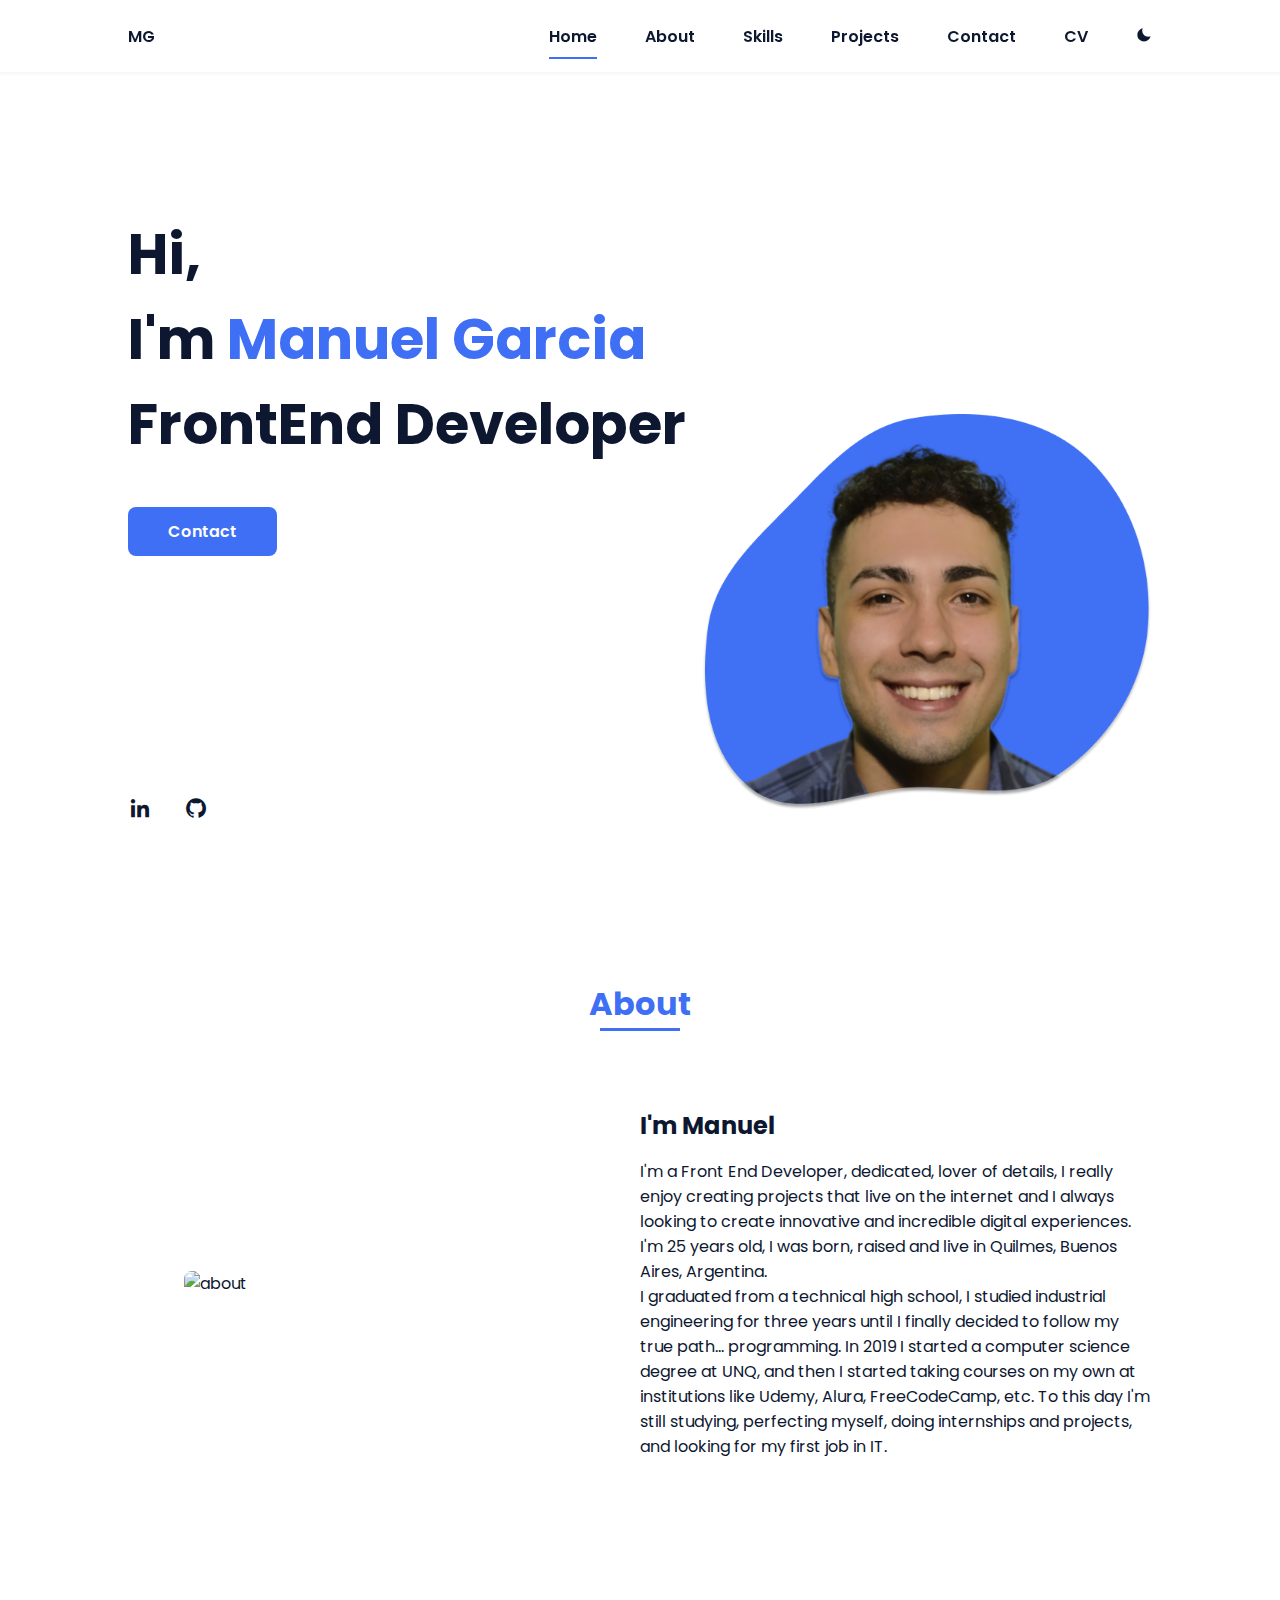
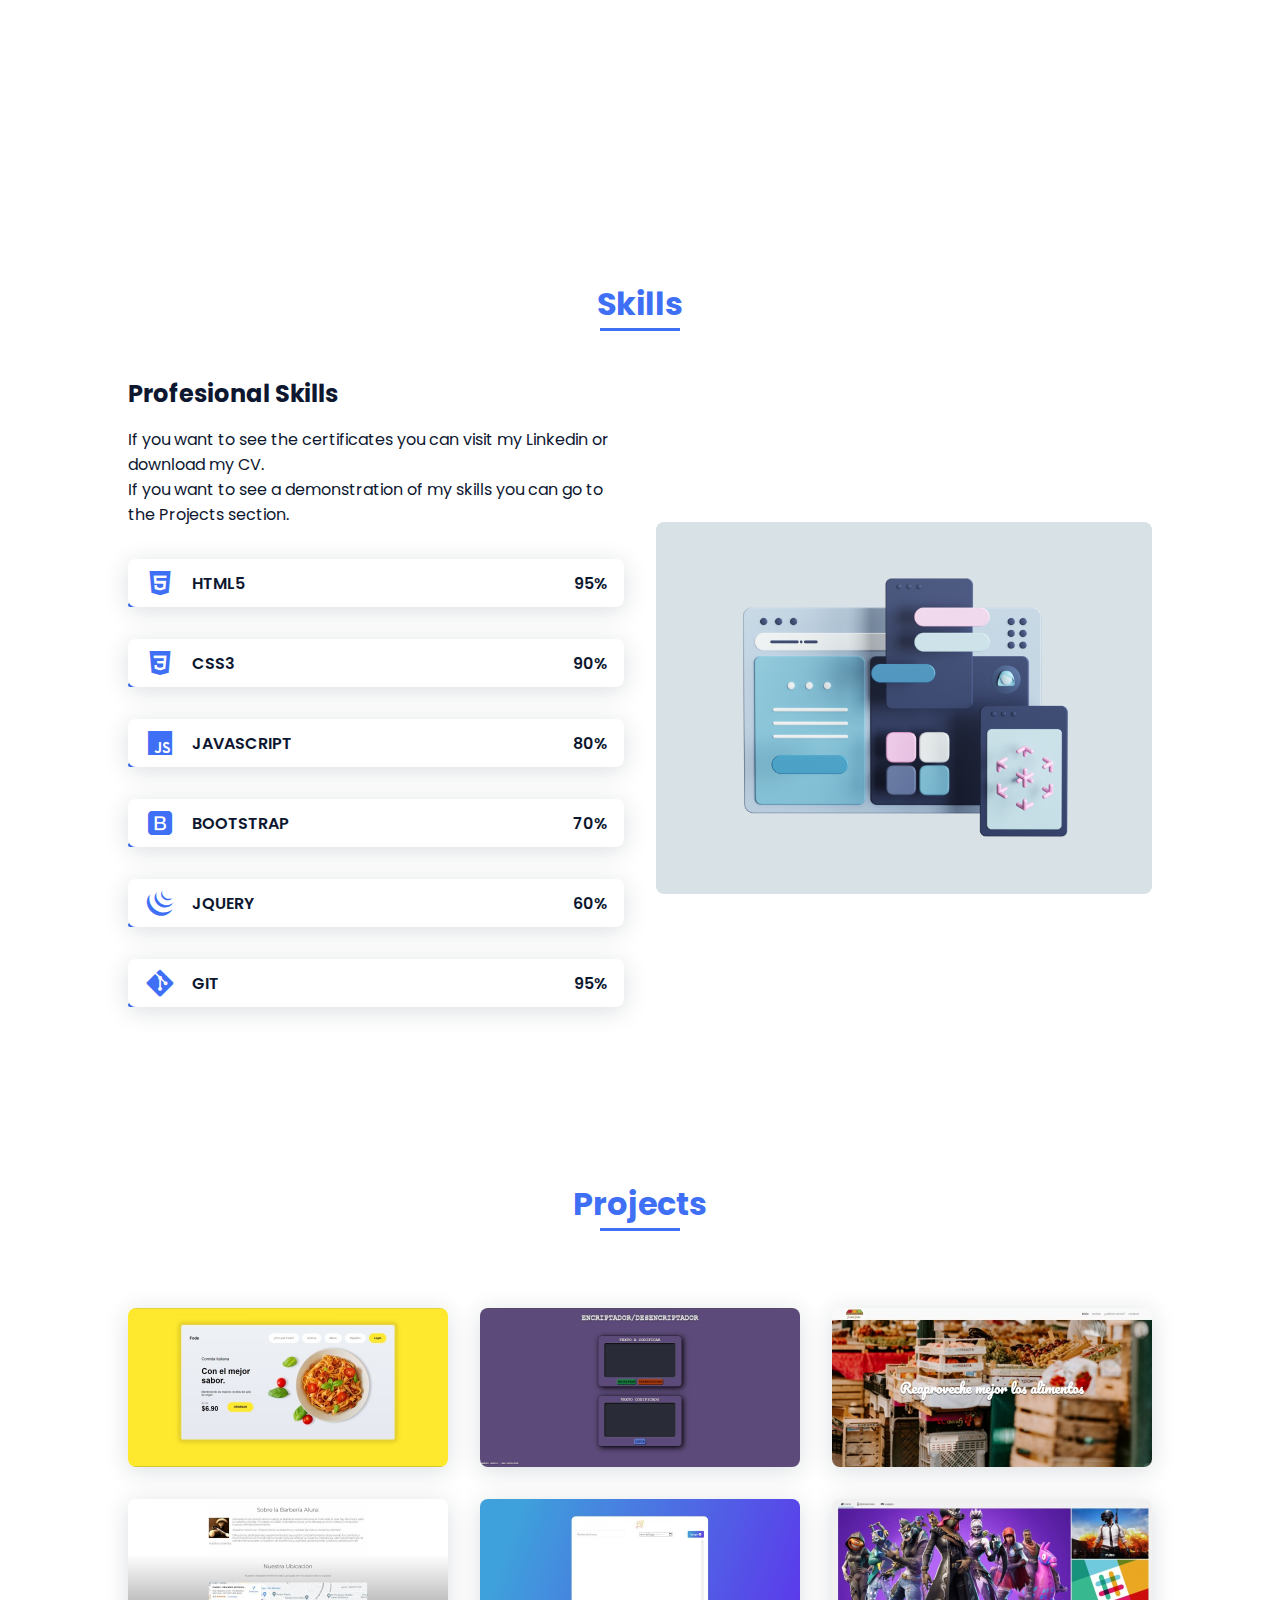
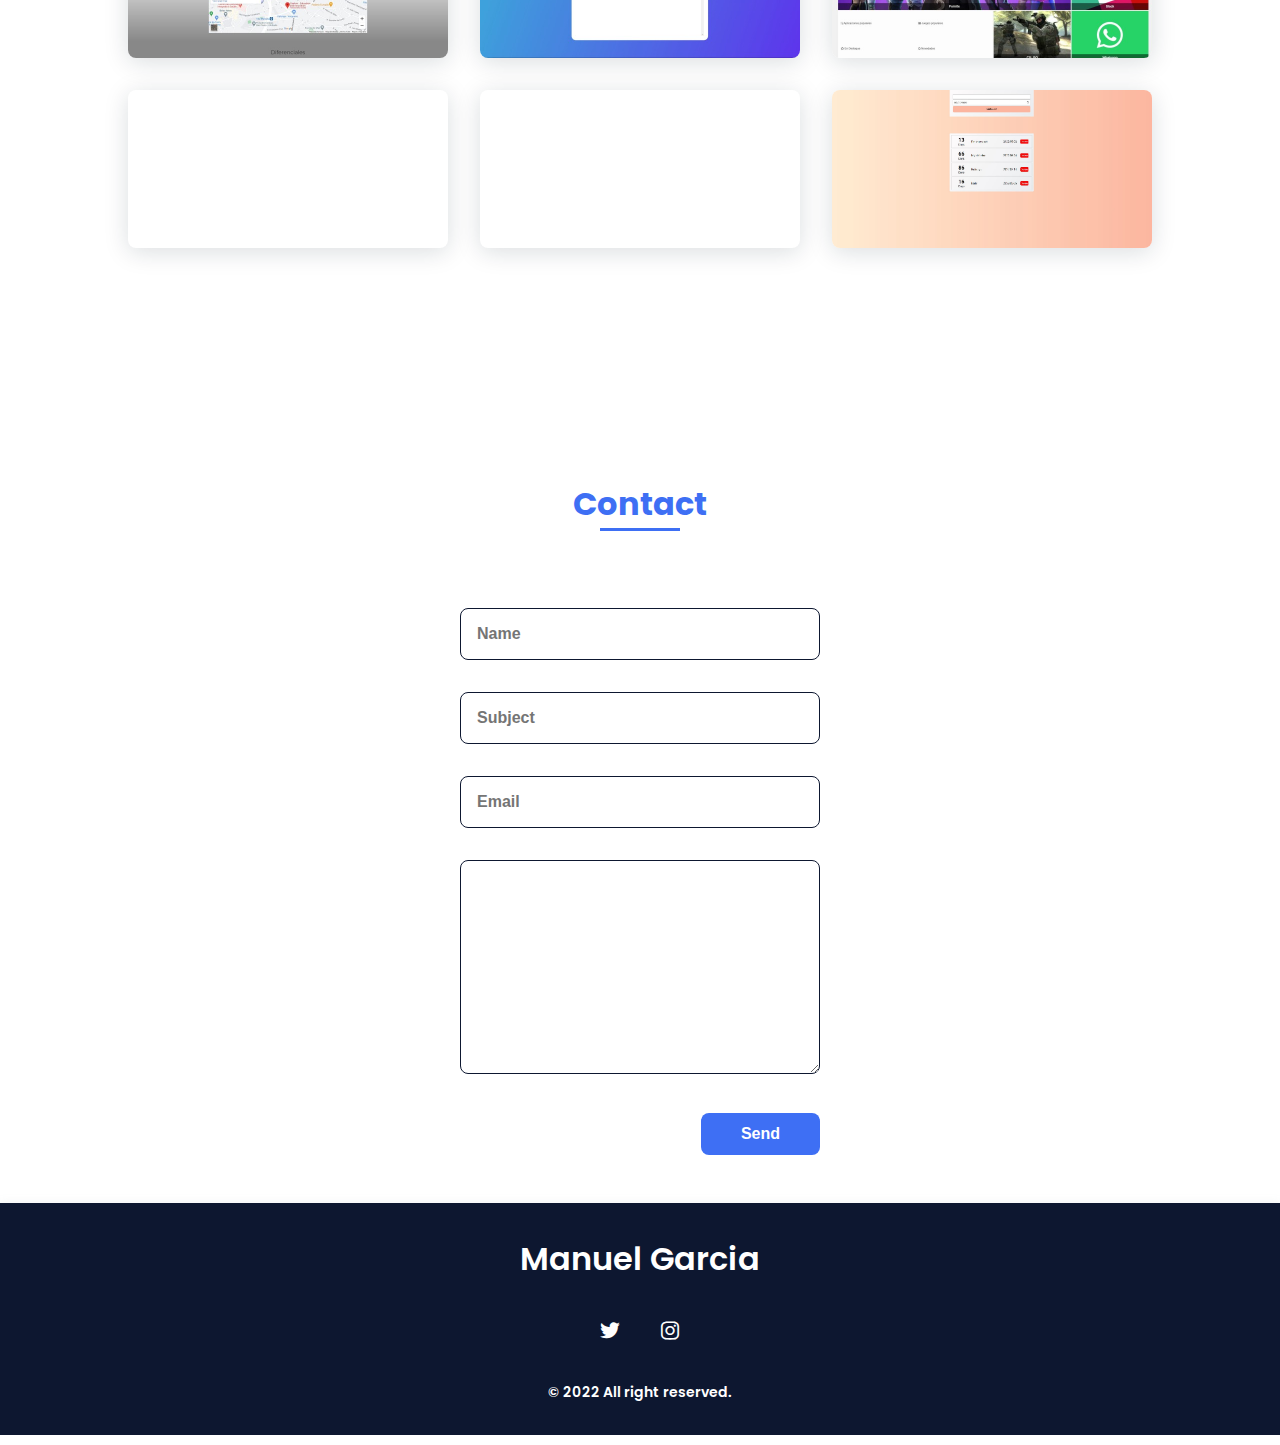
==== commit 1fa1abef: "countdown project" ====
--- a/index.html
+++ b/index.html
@@ -181,6 +181,15 @@
                 <a target="blank" href="https://github.com/ManuG96/Cursos/tree/master/CursoAlura/Front-end/UI/alura-store" class="projects__img">
                     <img src="./assets/images/projects/store.JPG" alt="">
                 </a>
+                <a target="blank" href="https://github.com/ManuG96/Mascara-Tarjeta" class="projects__img">
+                    <img src="./assets/images/projects/Mascara-tarjeta.JPG" alt="">
+                </a>
+                <a target="blank" href="https://github.com/ManuG96/Pomodoro" class="projects__img">
+                    <img src="./assets/images/projects/Pomodoro.JPG" alt="">
+                </a>
+                <a target="blank" href="https://github.com/ManuG96/Countdown" class="projects__img">
+                    <img src="./assets/images/projects/Countdown.JPG" alt="">
+                </a>
             </div>
         </section>
         <section class="contact section" id="contact">
--- a/assets/css/style.css
+++ b/assets/css/style.css
@@ -1,532 +1,530 @@
-/*Google Fonts*/
-@import url("https://fonts.googleapis.com/css2?family=Poppins:wght@400;600;700&display=swap");
-
-/*VARIABLES CSS*/
-:root{
-    --header-height: 3rem;
-    --font-semi: 600;
-
-/*Colores*/
-    --hue-color: 224;
-    --first-color: hsl(var(--hue-color), 89%, 60%);
-    --second-color: hsl(var(--hue-color), 56%, 12%);
-    --third-color: #FFF;
-    --text-color: #FFF;
-
-/*Colores nav, skills y footer*/
-    --skills-color: #FFF;
-    --footer-text: #FFF;
-    --footer-bg: hsl(var(--hue-color), 56%, 12%);
-    --nav-color: hsl(var(--hue-color), 56%, 12%);
-
-/*Fuente y Tipografía*/
-    --body-font: 'Poppins', sans-serif;
-    --big-font-size: 2rem;
-    --h2-font-size: 1.25rem;
-    --normal-font-size: .938rem;
-    --smaller-font-size: .75rem;
-
-/*Margenes*/
-    --mb-2: 1rem;
-    --mb-4: 2rem;
-    --mb-5: 2.5rem;
-    --mb-6: 3rem;
-
-/*z-index*/
-    --z-back: -10;
-    --z-fixed: 100;
-}
-@media screen and (min-width: 968px){
-    :root{
-        --big-font-size: 3.5rem;
-        --h2-font-size: 2rem;
-        --normal-font-size: 1rem;
-        --smaller-font-size: .875rem;
-    }
-}
-
-/*Base*/
-*, ::before, ::after{
-    box-sizing: border-box;
-}
-html{
-    scroll-behavior: smooth;
-}
-body{
-    margin: var(--header-height) 0 0 0;
-    font-family: var(--body-font);
-    font-size: var(--normal-font-size);
-    color: var(--second-color);
-    background-color: var(--third-color);
-}
-
-.dark-mode{
-    --second-color: #FFF;
-    --third-color: hsl(var(--hue-color), 56%, 12%);
-    --skills-color: hsl(var(--hue-color), 60%, 25%);
-}
-
-h1,h2,p{
-    margin: 0;
-}
-ul{
-    margin: 0;
-    padding: 0;
-    list-style: none;
-}
-a{
-    text-decoration: none;
-}
-img{
-    max-width: 100%;
-    height: auto;
-    display: block;
-}
-
-/*Class CSS*/
-.section-title{
-    position: relative;
-    font-size: var(--h2-font-size);
-    color: var(--first-color);
-    margin-top: var(--mb-2);
-    margin-bottom: var(--mb-4);
-    text-align: center;
-}
-.section-title::after{
-    position: absolute;
-    content: "";
-    width: 64px;
-    height: 0.18rem;
-    left: 0;
-    right: 0;
-    margin: auto;
-    top: 2rem;
-    background-color: var(--first-color);
-}
-.section{
-    padding-top: 3rem;
-    padding-bottom: 2rem;
-}
-
-/*Layout*/
-.bd-grid{
-    max-width: 1024px;
-    display: grid;
-    margin-left: var(--mb-2);
-    margin-right: var(--mb-2);
-}
-.l-header{
-    width: 100%;
-    position: fixed;
-    top: 0;
-    left: 0;
-    z-index: var(--z-fixed);
-    background-color: var(--third-color);
-    box-shadow: 0 1px 4px rgba(146, 161, 176, 0.15);
-}
-
-/*Nav*/
-.nav{
-    height: var(--header-height);
-    display: flex;
-    justify-content: space-between;
-    align-items: center;
-    font-weight: var(--font-semi);
-}
-@media screen and (max-width: 767px) {
-    .nav__menu{
-        position: fixed;
-        top: var(--header-height);
-        right: -100%;
-        width: 80%;
-        height: 100%;
-        padding: 2rem;
-        background-color: var(--nav-color);
-        transition: .5s;
-    }
-    .nav__item:last-child{
-        position: absolute;
-        top: 2rem;
-        right: 1.4rem;
-    }
-}
-.nav__item{
-    margin-bottom: var(--mb-4);
-}
-.nav__link{
-    position: relative;
-    color: var(--text-color);
-}
-.nav__link:hover{
-    position: relative;
-}
-.nav__link:hover::after{
-    position: absolute;
-    content: "";
-    width: 100%;
-    height: 0.18rem;
-    left: 0;
-    top: 2rem;
-    background-color: var(--first-color);
-}
-.nav__logo{
-    color: var(--second-color);
-}
-.nav__toggle{
-    color: var(--second-color);
-    font-size: 1.5rem;
-    cursor: pointer;
-}
-
-/*Active menu*/
-.active::after{
-    position: absolute;
-    content: "";
-    width: 100%;
-    height: 0.18rem;
-    left: 0;
-    top: 2rem;
-    background-color: var(--first-color);
-}
-
-/*Show menu*/   
-.show{
-    right: 0;
-}
-
-/*Home*/   
-.home{
-    position: relative;
-    padding: 4rem 0 5rem;
-    row-gap: 5rem;
-}
-.home__data{
-    align-self: center;
-}
-.home__title{
-    font-size: var(--big-font-size);
-    margin-bottom: var(--mb-5);
-}
-.home__title-color{
-    color: var(--first-color);
-}
-.home__social{
-    display: flex;
-    flex-direction: column;
-}
-.home__social-icon{
-    width: max-content;
-    margin-bottom: var(--mb-2);
-    font-size: 1.5rem;
-    color: var(--second-color);
-}
-.home__social-icon:hover{
-    color: var(--first-color);
-}
-.home__img{
-    position: absolute;
-    right: 0;
-    bottom: 0;
-    width: 260px;
-}
-
-/*Buttons*/   
-.button{
-    display: inline-block;
-    background-color: var(--first-color);
-    color: var(--third-color);
-    padding: .75rem 2.5rem;
-    font-weight: var(--font-semi);
-    border-radius: .5rem;
-    transition: .3s;
-}
-.button:hover{
-    box-shadow: 0 10px 36px rgba(0, 0, 0, .15);
-}
-
-
-/*About*/   
-.about__container{
-    row-gap: 2rem;
-    text-align: center;
-}
-.about__subtitle{
-    margin-bottom: var(--mb-2);
-}
-.about__img{
-    justify-self: center;
-}
-.about__img img{
-    width: 200px;
-    border-radius: .5rem;
-}
-
-/*Skills*/
-.skills__container{
-    row-gap: 2rem;
-    text-align: center;
-}
-.skills__subtitle{
-    margin-bottom: var(--mb-2);
-}
-.skills__text{
-    margin-bottom: var(--mb-4);
-}
-.skills__data{
-    display: flex;
-    justify-content: space-between;
-    align-items: center;
-    position: relative;
-    font-weight: var(--font-semi);
-    padding: .5rem 1rem;
-    margin-bottom: var(--mb-4);
-    border-radius: .5rem;
-    box-shadow: 0 4px 25px rgba(14, 36, 49, 0.15);
-    background-color: var(--skills-color);
-}
-.skills__icon{
-    font-size: 2rem;
-    margin-right: var(--mb-2);
-    color: var(--first-color);
-}
-.skills__names{
-    display: flex;
-    align-items: center;
-}
-.skills__bar{
-    position: absolute;
-    left: 0;
-    bottom: 0;
-    background-color: var(--first-color);
-    height: .25rem;
-    border-radius: .5rem;
-    z-index: var(--z-back);
-}
-.skills__html{
-    width: 95%;
-}
-.skills__css{
-    width: 90%;
-}
-.skills__js{
-    width: 80%;
-}
-.skills__bs{
-    width: 70%;
-}
-.skills__jq{
-    width: 60%;
-}
-.skills__git{
-    width: 95%;
-}
-.skills__img{
-    border-radius: .5rem;
-}
-
-/*Projects*/
-.projects{
-    text-align: center;
-}
-.projects__container {
-    row-gap: 2rem;
-}
-  
-.projects__img {
-    box-shadow: 0px 4px 25px rgba(14, 36, 49, 0.15);
-    border-radius: .5rem;
-    overflow: hidden;
-    
-}
-  
-.projects__img img {
-    transition: 1s;
-}
-  
-.projects__img img:hover {
-    transform: scale(1.1);
-}
-
-/*Contact*/
-.contact__input{
-    width: 100%;
-    font-size: var(--normal-font-size);
-    font-weight: var(--font-semi);
-    padding: 1rem;
-    border-radius: .5rem;
-    border: 1.5px solid var(--second-color);
-    outline: none;
-    margin-bottom: var(--mb-4);
-}
-.contact__button{
-    display: block;
-    border: none;
-    outline: none;
-    font-size: var(--normal-font-size);
-    cursor: pointer;
-    margin-left: auto;
-}
-
-/*Footer*/
-.footer{
-    background-color: var(--footer-bg);
-    color: var(--footer-text);
-    text-align: center;
-    font-weight: var(--font-semi);
-    padding: 2rem 0;
-    width: 100%;
-    z-index: var(--z-fixed);
-    box-shadow: 0 1px 10px rgba(146, 161, 176, 0.15);
-}
-.footer__title{
-    font-size: 2rem;
-    margin-bottom: var(--mb-4);
-}
-.footer__social{
-    margin-bottom: var(--mb-4);
-}
-.footer__icon{
-    font-size: 1.5rem;
-    color: var(--footer-text);
-    margin: 0 var(--mb-2);
-}
-.footer__icon:hover{
-    color: var(--first-color);
-}
-.footer__copy{
-    font-size: var(--smaller-font-size);
-}
-
-/*Media Queries*/
-@media screen and (max-width: 320px) {
-    .home {
-      row-gap: 2rem;
-    }
-    .home__img {
-      width: 200px;
-    }
-  }
-@media screen and (min-width: 576px) {
-  .home {
-    padding: 4rem 0 2rem;
-  }
-  .home__social {
-    padding-top: 0;
-    padding-bottom: 2.5rem;
-    flex-direction: row;
-    align-self: flex-end;
-  }
-  .home__social-icon {
-    margin-bottom: 0;
-    margin-right: var(--mb-4);
-  }
-  .home__img {
-    width: 300px;
-    bottom: 5%;
-  }
-  .about__container {
-    grid-template-columns: repeat(2, 1fr);
-    align-items: center;
-    text-align: initial;
-  }
-  .skills__container {
-    grid-template-columns: .7fr;
-    justify-content: center;
-    column-gap: 1rem;
-  }
-  .projects__container {
-    grid-template-columns: repeat(2, 1fr);
-    column-gap: 2rem;
-    padding-top: 2rem;
-  }
-  .contact__form {
-    width: 360px;
-    padding-top: 2rem;
-  }
-  .contact__container {
-    justify-items: center;
-  }
-}
-@media screen and (min-width: 768px) {
-  body {
-    margin: 0;
-  }
-  .section {
-    padding-top: 4rem;
-    padding-bottom: 3rem;
-  }
-  .section-title {
-    margin-bottom: var(--mb-6);
-  }
-  .section-title::after {
-    width: 80px;
-    top: 3rem;
-  }
-  .nav {
-    height: calc(var(--header-height) + 1.5rem);
-  }
-  .nav__list {
-    display: flex;
-    padding-top: 0;
-  }
-  .nav__item {
-    margin-left: var(--mb-6);
-    margin-bottom: 0;
-  }
-  .nav__toggle {
-    display: none;
-  }
-  .nav__link {
-    color: var(--second-color);
-  }
-  .home {
-    padding: 8rem 0 2rem;
-  }
-  .home__img {
-    width: 400px;
-    bottom: 10%;
-  }
-  .about__container {
-    padding-top: 2rem;
-  }
-  .about__img img {
-    width: 300px;
-  }
-  .skills__container {
-    grid-template-columns: repeat(2, 1fr);
-    column-gap: 2rem;
-    align-items: center;
-    text-align: initial;
-  }
-  .projects__container {
-    grid-template-columns: repeat(3, 1fr);
-    column-gap: 2rem;
-  }
-}
-
-@media screen and (min-width: 992px) {
-  .home {
-    padding: 10rem 0 2rem;
-  }
-  .home__img {
-    width: 450px;
-  }
-}
-@media screen and (min-width: 1024px){
-    .bd-grid{
-        margin-left: auto;
-        margin-right: auto;
-    }
-    .home, .about, .skills, .projects{
-        height: 100vh;
-    }
-    .about__img img {
-    width: 400px;
-    }
-}
-
-
-
-
-
-
+/*Google Fonts*/
+@import url("https://fonts.googleapis.com/css2?family=Poppins:wght@400;600;700&display=swap");
+
+/*VARIABLES CSS*/
+:root{
+    --header-height: 3rem;
+    --font-semi: 600;
+
+/*Colores*/
+    --hue-color: 224;
+    --first-color: hsl(var(--hue-color), 89%, 60%);
+    --second-color: hsl(var(--hue-color), 56%, 12%);
+    --third-color: #FFF;
+    --text-color: #FFF;
+
+/*Colores nav, skills y footer*/
+    --skills-color: #FFF;
+    --footer-text: #FFF;
+    --footer-bg: hsl(var(--hue-color), 56%, 12%);
+    --nav-color: hsl(var(--hue-color), 56%, 12%);
+
+/*Fuente y Tipografía*/
+    --body-font: 'Poppins', sans-serif;
+    --big-font-size: 2rem;
+    --h2-font-size: 1.25rem;
+    --normal-font-size: .938rem;
+    --smaller-font-size: .75rem;
+
+/*Margenes*/
+    --mb-2: 1rem;
+    --mb-4: 2rem;
+    --mb-5: 2.5rem;
+    --mb-6: 3rem;
+
+/*z-index*/
+    --z-back: -10;
+    --z-fixed: 100;
+}
+@media screen and (min-width: 968px){
+    :root{
+        --big-font-size: 3.5rem;
+        --h2-font-size: 2rem;
+        --normal-font-size: 1rem;
+        --smaller-font-size: .875rem;
+    }
+}
+
+/*Base*/
+*, ::before, ::after{
+    box-sizing: border-box;
+}
+html{
+    scroll-behavior: smooth;
+}
+body{
+    margin: var(--header-height) 0 0 0;
+    font-family: var(--body-font);
+    font-size: var(--normal-font-size);
+    color: var(--second-color);
+    background-color: var(--third-color);
+}
+.dark-mode{
+    --second-color: #FFF;
+    --third-color: hsl(var(--hue-color), 56%, 12%);
+    --skills-color: hsl(var(--hue-color), 60%, 25%);
+}
+h1,h2,p{
+    margin: 0;
+}
+ul{
+    margin: 0;
+    padding: 0;
+    list-style: none;
+}
+a{
+    text-decoration: none;
+}
+img{
+    max-width: 100%;
+    height: auto;
+    display: block;
+}
+
+/*Class CSS*/
+.section-title{
+    position: relative;
+    font-size: var(--h2-font-size);
+    color: var(--first-color);
+    margin-top: var(--mb-2);
+    margin-bottom: var(--mb-4);
+    text-align: center;
+}
+.section-title::after{
+    position: absolute;
+    content: "";
+    width: 64px;
+    height: 0.18rem;
+    left: 0;
+    right: 0;
+    margin: auto;
+    top: 2rem;
+    background-color: var(--first-color);
+}
+.section{
+    padding-top: 3rem;
+    padding-bottom: 2rem;
+}
+
+/*Layout*/
+.bd-grid{
+    max-width: 1024px;
+    display: grid;
+    margin-left: var(--mb-2);
+    margin-right: var(--mb-2);
+}
+.l-header{
+    width: 100%;
+    position: fixed;
+    top: 0;
+    left: 0;
+    z-index: var(--z-fixed);
+    background-color: var(--third-color);
+    box-shadow: 0 1px 4px rgba(146, 161, 176, 0.15);
+}
+
+/*Nav*/
+.nav{
+    height: var(--header-height);
+    display: flex;
+    justify-content: space-between;
+    align-items: center;
+    font-weight: var(--font-semi);
+}
+@media screen and (max-width: 767px) {
+    .nav__menu{
+        position: fixed;
+        top: var(--header-height);
+        right: -100%;
+        width: 80%;
+        height: 100%;
+        padding: 2rem;
+        background-color: var(--nav-color);
+        transition: .5s;
+    }
+    .nav__item:last-child{
+        position: absolute;
+        top: 2rem;
+        right: 1.4rem;
+    }
+}
+.nav__item{
+    margin-bottom: var(--mb-4);
+}
+.nav__link{
+    position: relative;
+    color: var(--text-color);
+}
+.nav__link:hover{
+    position: relative;
+}
+.nav__link:hover::after{
+    position: absolute;
+    content: "";
+    width: 100%;
+    height: 0.18rem;
+    left: 0;
+    top: 2rem;
+    background-color: var(--first-color);
+}
+.nav__logo{
+    color: var(--second-color);
+}
+.nav__toggle{
+    color: var(--second-color);
+    font-size: 1.5rem;
+    cursor: pointer;
+}
+
+/*Active menu*/
+.active::after{
+    position: absolute;
+    content: "";
+    width: 100%;
+    height: 0.18rem;
+    left: 0;
+    top: 2rem;
+    background-color: var(--first-color);
+}
+
+/*Show menu*/   
+.show{
+    right: 0;
+}
+
+/*Home*/   
+.home{
+    position: relative;
+    padding: 4rem 0 5rem;
+    row-gap: 5rem;
+}
+.home__data{
+    align-self: center;
+}
+.home__title{
+    font-size: var(--big-font-size);
+    margin-bottom: var(--mb-5);
+}
+.home__title-color{
+    color: var(--first-color);
+}
+.home__social{
+    display: flex;
+    flex-direction: column;
+}
+.home__social-icon{
+    width: max-content;
+    margin-bottom: var(--mb-2);
+    font-size: 1.5rem;
+    color: var(--second-color);
+}
+.home__social-icon:hover{
+    color: var(--first-color);
+}
+.home__img{
+    position: absolute;
+    right: 0;
+    bottom: 0;
+    width: 260px;
+}
+
+/*Buttons*/   
+.button{
+    display: inline-block;
+    background-color: var(--first-color);
+    color: var(--third-color);
+    padding: .75rem 2.5rem;
+    font-weight: var(--font-semi);
+    border-radius: .5rem;
+    transition: .3s;
+}
+.button:hover{
+    box-shadow: 0 10px 36px rgba(0, 0, 0, .15);
+}
+
+
+/*About*/   
+.about__container{
+    row-gap: 2rem;
+    text-align: center;
+}
+.about__subtitle{
+    margin-bottom: var(--mb-2);
+}
+.about__img{
+    justify-self: center;
+}
+.about__img img{
+    width: 200px;
+    border-radius: .5rem;
+}
+
+/*Skills*/
+.skills__container{
+    row-gap: 2rem;
+    text-align: center;
+}
+.skills__subtitle{
+    margin-bottom: var(--mb-2);
+}
+.skills__text{
+    margin-bottom: var(--mb-4);
+}
+.skills__data{
+    display: flex;
+    justify-content: space-between;
+    align-items: center;
+    position: relative;
+    font-weight: var(--font-semi);
+    padding: .5rem 1rem;
+    margin-bottom: var(--mb-4);
+    border-radius: .5rem;
+    box-shadow: 0 4px 25px rgba(14, 36, 49, 0.15);
+    background-color: var(--skills-color);
+}
+.skills__icon{
+    font-size: 2rem;
+    margin-right: var(--mb-2);
+    color: var(--first-color);
+}
+.skills__names{
+    display: flex;
+    align-items: center;
+}
+.skills__bar{
+    position: absolute;
+    left: 0;
+    bottom: 0;
+    background-color: var(--first-color);
+    height: .25rem;
+    border-radius: .5rem;
+    z-index: var(--z-back);
+}
+.skills__html{
+    width: 95%;
+}
+.skills__css{
+    width: 90%;
+}
+.skills__js{
+    width: 80%;
+}
+.skills__bs{
+    width: 70%;
+}
+.skills__jq{
+    width: 60%;
+}
+.skills__git{
+    width: 95%;
+}
+.skills__img{
+    border-radius: .5rem;
+}
+
+/*Projects*/
+.projects{
+    text-align: center;
+}
+.projects__container {
+    row-gap: 2rem;
+}
+  
+.projects__img {
+    box-shadow: 0px 4px 25px rgba(14, 36, 49, 0.15);
+    border-radius: .5rem;
+    overflow: hidden;
+    
+}
+  
+.projects__img img {
+    transition: 1s;
+}
+  
+.projects__img img:hover {
+    transform: scale(1.1);
+}
+
+/*Contact*/
+.contact__input{
+    width: 100%;
+    font-size: var(--normal-font-size);
+    font-weight: var(--font-semi);
+    padding: 1rem;
+    border-radius: .5rem;
+    border: 1.5px solid var(--second-color);
+    outline: none;
+    margin-bottom: var(--mb-4);
+}
+.contact__button{
+    display: block;
+    border: none;
+    outline: none;
+    font-size: var(--normal-font-size);
+    cursor: pointer;
+    margin-left: auto;
+}
+
+/*Footer*/
+.footer{
+    background-color: var(--footer-bg);
+    color: var(--footer-text);
+    text-align: center;
+    font-weight: var(--font-semi);
+    padding: 2rem 0;
+    width: 100%;
+    z-index: var(--z-fixed);
+    box-shadow: 0 1px 10px rgba(146, 161, 176, 0.15);
+}
+.footer__title{
+    font-size: 2rem;
+    margin-bottom: var(--mb-4);
+}
+.footer__social{
+    margin-bottom: var(--mb-4);
+}
+.footer__icon{
+    font-size: 1.5rem;
+    color: var(--footer-text);
+    margin: 0 var(--mb-2);
+}
+.footer__icon:hover{
+    color: var(--first-color);
+}
+.footer__copy{
+    font-size: var(--smaller-font-size);
+}
+
+/*Media Queries*/
+@media screen and (max-width: 320px) {
+    .home {
+      row-gap: 2rem;
+    }
+    .home__img {
+      width: 200px;
+    }
+  }
+@media screen and (min-width: 576px) {
+  .home {
+    padding: 4rem 0 2rem;
+  }
+  .home__social {
+    padding-top: 0;
+    padding-bottom: 2.5rem;
+    flex-direction: row;
+    align-self: flex-end;
+  }
+  .home__social-icon {
+    margin-bottom: 0;
+    margin-right: var(--mb-4);
+  }
+  .home__img {
+    width: 300px;
+    bottom: 5%;
+  }
+  .about__container {
+    grid-template-columns: repeat(2, 1fr);
+    align-items: center;
+    text-align: initial;
+  }
+  .skills__container {
+    grid-template-columns: .7fr;
+    justify-content: center;
+    column-gap: 1rem;
+  }
+  .projects__container {
+    grid-template-columns: repeat(2, 1fr);
+    column-gap: 2rem;
+    padding-top: 2rem;
+  }
+  .contact__form {
+    width: 360px;
+    padding-top: 2rem;
+  }
+  .contact__container {
+    justify-items: center;
+  }
+}
+@media screen and (min-width: 768px) {
+  body {
+    margin: 0;
+  }
+  .section {
+    padding-top: 4rem;
+    padding-bottom: 3rem;
+  }
+  .section-title {
+    margin-bottom: var(--mb-6);
+  }
+  .section-title::after {
+    width: 80px;
+    top: 3rem;
+  }
+  .nav {
+    height: calc(var(--header-height) + 1.5rem);
+  }
+  .nav__list {
+    display: flex;
+    padding-top: 0;
+  }
+  .nav__item {
+    margin-left: var(--mb-6);
+    margin-bottom: 0;
+  }
+  .nav__toggle {
+    display: none;
+  }
+  .nav__link {
+    color: var(--second-color);
+  }
+  .home {
+    padding: 8rem 0 2rem;
+  }
+  .home__img {
+    width: 400px;
+    bottom: 10%;
+  }
+  .about__container {
+    padding-top: 2rem;
+  }
+  .about__img img {
+    width: 300px;
+  }
+  .skills__container {
+    grid-template-columns: repeat(2, 1fr);
+    column-gap: 2rem;
+    align-items: center;
+    text-align: initial;
+  }
+  .projects__container {
+    grid-template-columns: repeat(3, 1fr);
+    column-gap: 2rem;
+  }
+}
+
+@media screen and (min-width: 992px) {
+  .home {
+    padding: 10rem 0 2rem;
+  }
+  .home__img {
+    width: 450px;
+  }
+}
+@media screen and (min-width: 1024px){
+    .bd-grid{
+        margin-left: auto;
+        margin-right: auto;
+    }
+    .home, .about, .skills, .projects{
+        height: 100vh;
+    }
+    .about__img img {
+    width: 400px;
+    }
+}
+
+
+
+
+
+
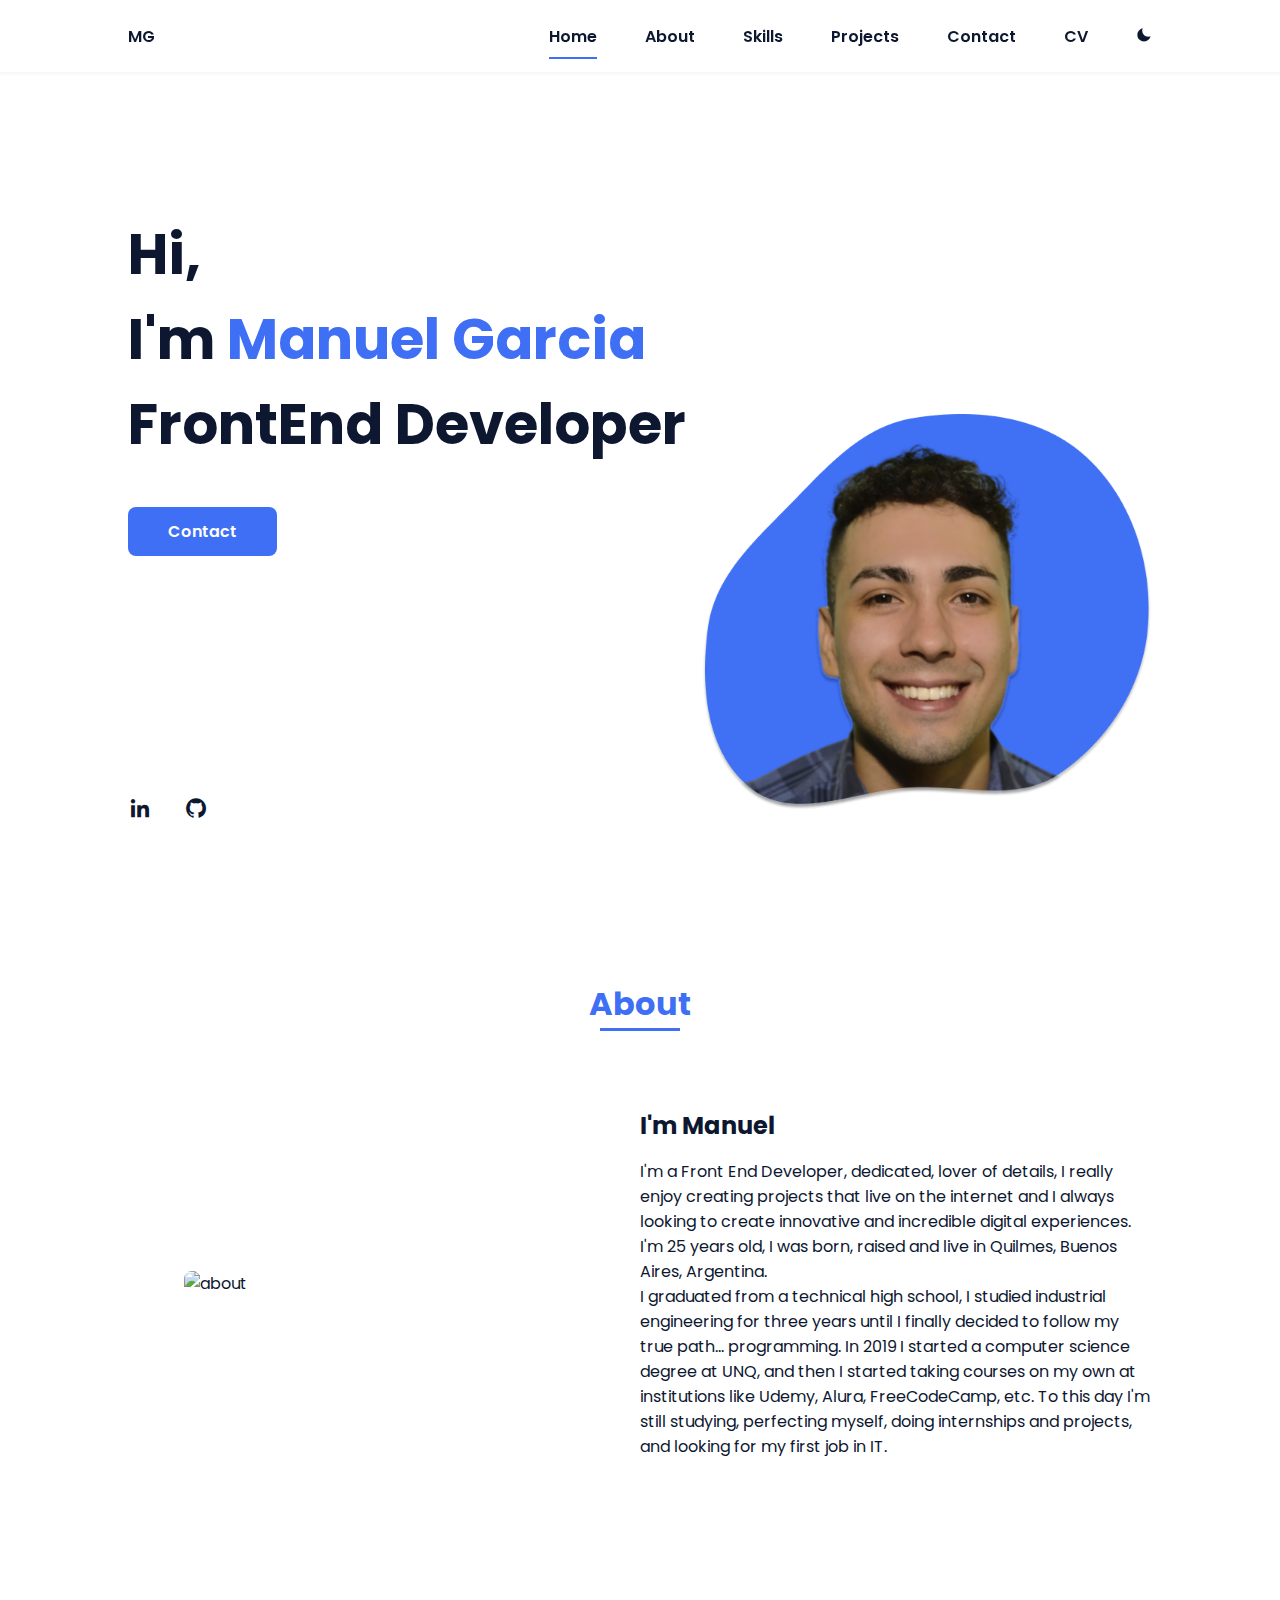
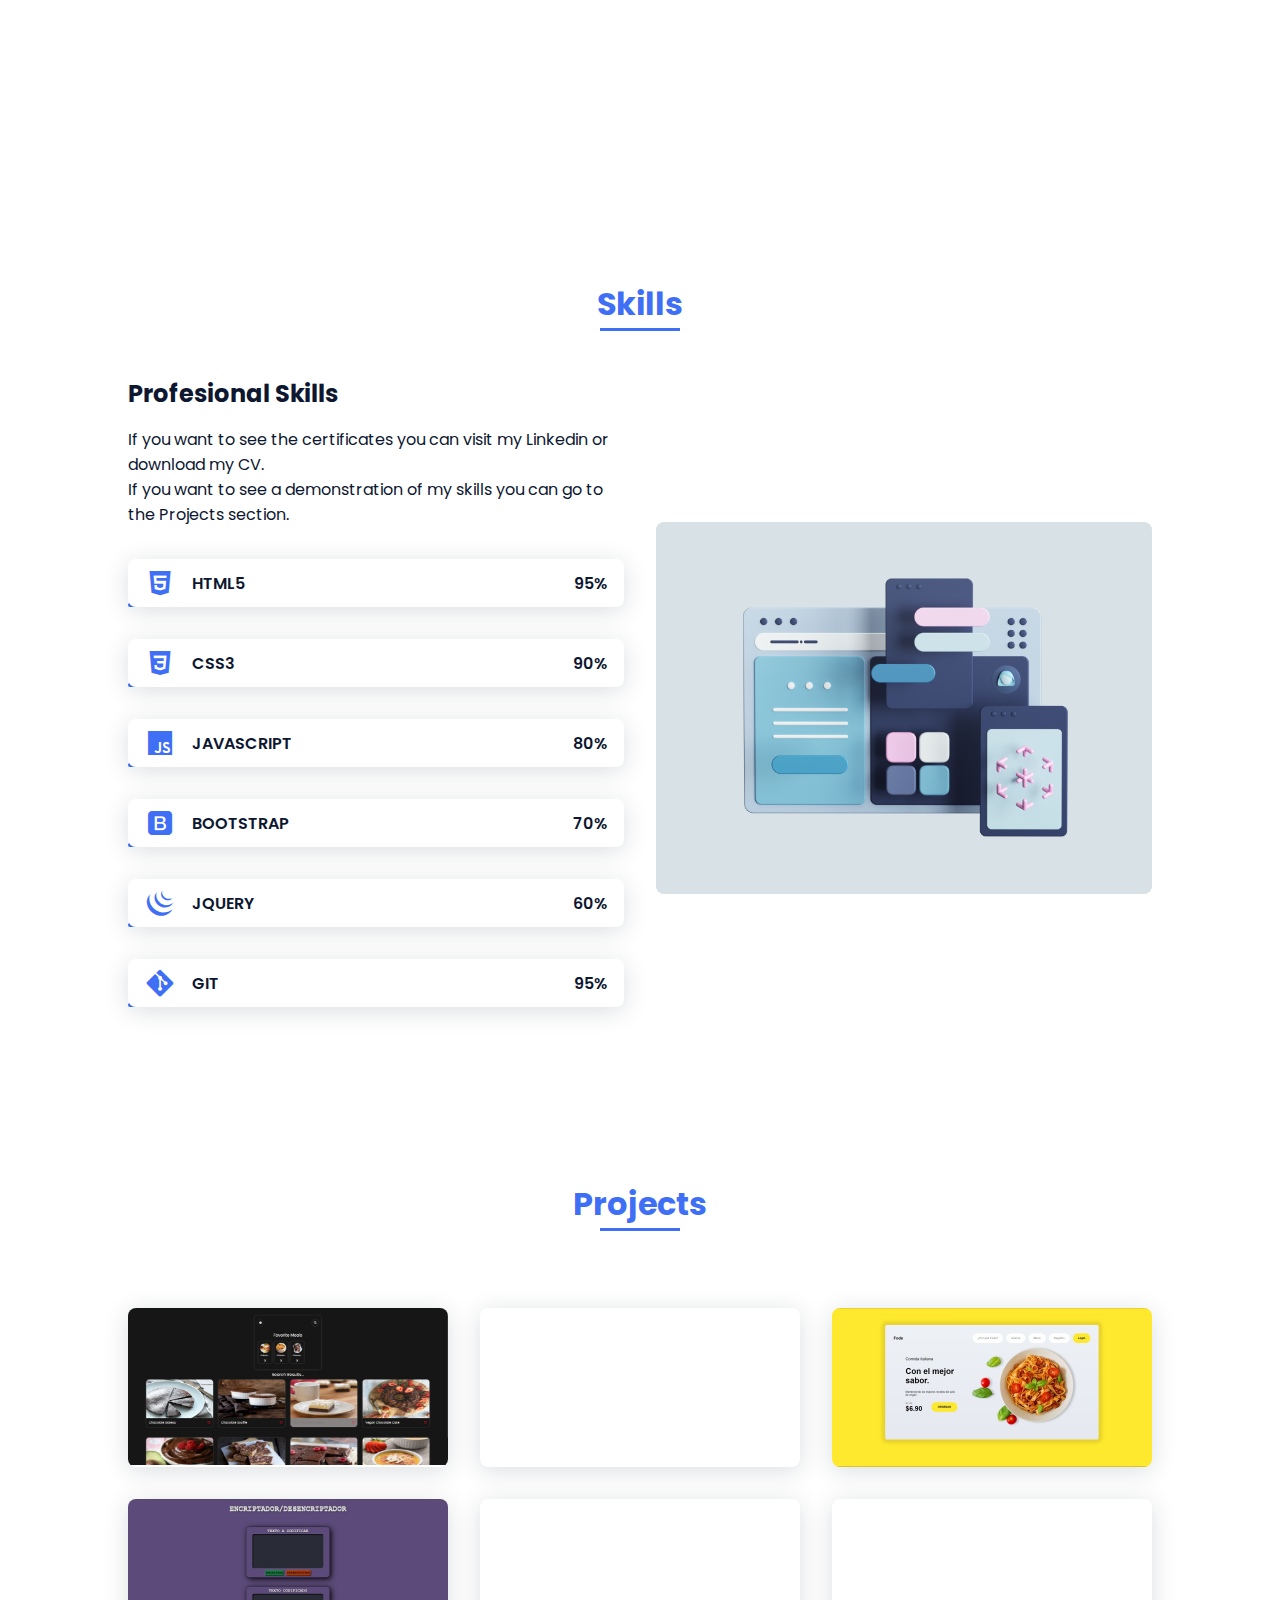
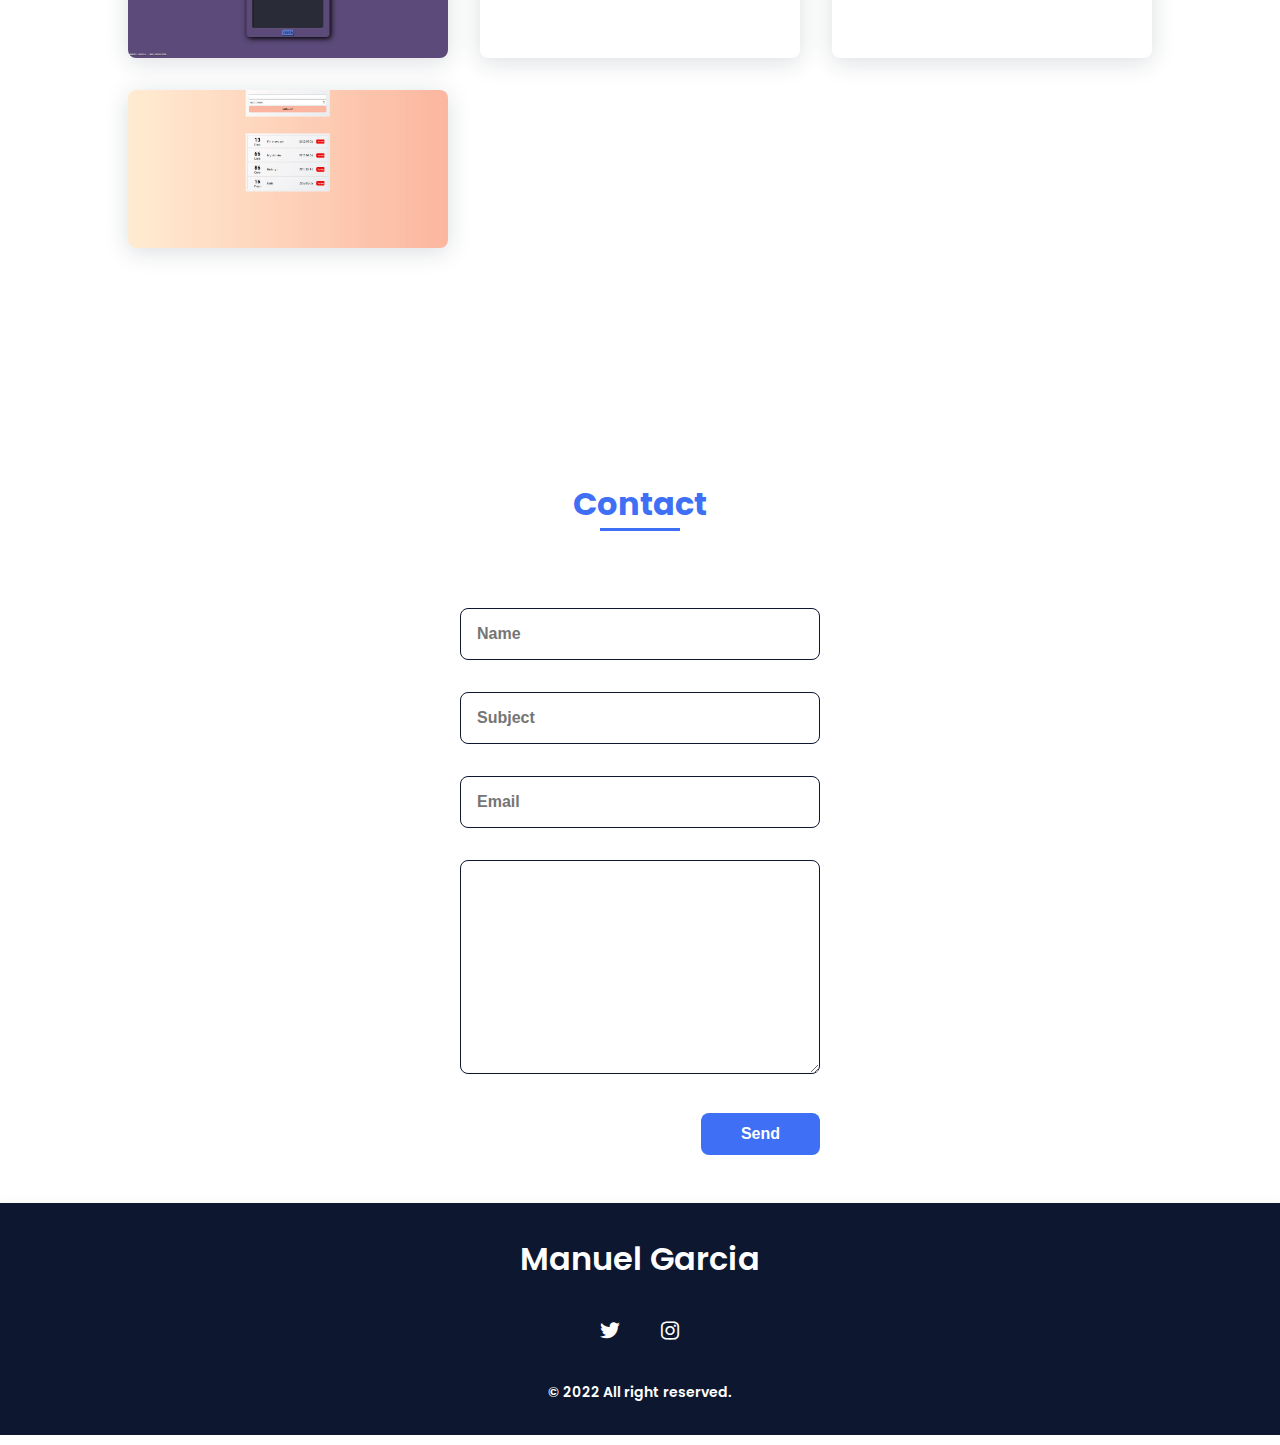
==== commit 014bb665: "recipe app project" ====
--- a/index.html
+++ b/index.html
@@ -156,30 +156,24 @@
                     </div>
                 </div>
                 <div>
-                    <img src="./assets/images/image_processing20191024-29869-l76biv.png" alt="" class="skills__img">
+                    <img src="./assets/images/code.png" alt="" class="skills__img">
                 </div>
             </div>
         </section>
         <section class="projects section" id="projects">
             <h2 class="section-title">Projects</h2>
             <div class="projects__container bd-grid">
+                <a target="blank" href="https://codepen.io/manuelgarcia123/pen/jOZqabw" class="projects__img">
+                    <img src="./assets/images/projects/Recipe-app.JPG" alt="">
+                </a>
+                <a target="blank" href="https://weatherappmg.netlify.app/" class="projects__img">
+                    <img src="./assets/images/projects/WeatherApp.JPG" alt="">
+                </a>
                 <a target="blank" href="https://github.com/ManuG96/SASS" class="projects__img">
                     <img src="./assets/images/projects/proyectSASS.JPG" alt="">
                 </a>
                 <a target="blank" href="https://github.com/ManuG96/Cursos/tree/master/Alura-Challenge/L%C3%B3gica%20de%20Programaci%C3%B3n%20I" class="projects__img">
                     <img src="./assets/images/projects/encrypt.jpg" alt="">
-                </a>
-                <a target="blank" href="https://github.com/ManuG96/Cursos/tree/master/CursoAlura/Front-end/UI/arquitectura-css-assets" class="projects__img">
-                    <img src="./assets/images/projects/food.jpg" alt="">
-                </a>
-                <a target="blank" href="https://github.com/ManuG96/Cursos/tree/master/CursoAlura/Front-end/HTML-CSS" class="projects__img">
-                    <img src="./assets/images/projects/barber.JPG" alt="">
-                </a>
-                <a target="blank" href="https://github.com/ManuG96/Cursos/tree/master/CursoAlura/Front-end/Sitios%20Interactivos/1821-manipulando-dom-con-js-proyecto_inicial" class="projects__img">
-                    <img src="./assets/images/projects/listDOM.JPG" alt="">
-                </a>
-                <a target="blank" href="https://github.com/ManuG96/Cursos/tree/master/CursoAlura/Front-end/UI/alura-store" class="projects__img">
-                    <img src="./assets/images/projects/store.JPG" alt="">
                 </a>
                 <a target="blank" href="https://github.com/ManuG96/Mascara-Tarjeta" class="projects__img">
                     <img src="./assets/images/projects/Mascara-tarjeta.JPG" alt="">
--- a/assets/css/style.css
+++ b/assets/css/style.css
@@ -1,530 +1,522 @@
-/*Google Fonts*/
-@import url("https://fonts.googleapis.com/css2?family=Poppins:wght@400;600;700&display=swap");
-
-/*VARIABLES CSS*/
-:root{
-    --header-height: 3rem;
-    --font-semi: 600;
-
-/*Colores*/
-    --hue-color: 224;
-    --first-color: hsl(var(--hue-color), 89%, 60%);
-    --second-color: hsl(var(--hue-color), 56%, 12%);
-    --third-color: #FFF;
-    --text-color: #FFF;
-
-/*Colores nav, skills y footer*/
-    --skills-color: #FFF;
-    --footer-text: #FFF;
-    --footer-bg: hsl(var(--hue-color), 56%, 12%);
-    --nav-color: hsl(var(--hue-color), 56%, 12%);
-
-/*Fuente y Tipografía*/
-    --body-font: 'Poppins', sans-serif;
-    --big-font-size: 2rem;
-    --h2-font-size: 1.25rem;
-    --normal-font-size: .938rem;
-    --smaller-font-size: .75rem;
-
-/*Margenes*/
-    --mb-2: 1rem;
-    --mb-4: 2rem;
-    --mb-5: 2.5rem;
-    --mb-6: 3rem;
-
-/*z-index*/
-    --z-back: -10;
-    --z-fixed: 100;
-}
-@media screen and (min-width: 968px){
-    :root{
-        --big-font-size: 3.5rem;
-        --h2-font-size: 2rem;
-        --normal-font-size: 1rem;
-        --smaller-font-size: .875rem;
-    }
-}
-
-/*Base*/
-*, ::before, ::after{
-    box-sizing: border-box;
-}
-html{
-    scroll-behavior: smooth;
-}
-body{
-    margin: var(--header-height) 0 0 0;
-    font-family: var(--body-font);
-    font-size: var(--normal-font-size);
-    color: var(--second-color);
-    background-color: var(--third-color);
-}
-.dark-mode{
-    --second-color: #FFF;
-    --third-color: hsl(var(--hue-color), 56%, 12%);
-    --skills-color: hsl(var(--hue-color), 60%, 25%);
-}
-h1,h2,p{
-    margin: 0;
-}
-ul{
-    margin: 0;
-    padding: 0;
-    list-style: none;
-}
-a{
-    text-decoration: none;
-}
-img{
-    max-width: 100%;
-    height: auto;
-    display: block;
-}
-
-/*Class CSS*/
-.section-title{
-    position: relative;
-    font-size: var(--h2-font-size);
-    color: var(--first-color);
-    margin-top: var(--mb-2);
-    margin-bottom: var(--mb-4);
-    text-align: center;
-}
-.section-title::after{
-    position: absolute;
-    content: "";
-    width: 64px;
-    height: 0.18rem;
-    left: 0;
-    right: 0;
-    margin: auto;
-    top: 2rem;
-    background-color: var(--first-color);
-}
-.section{
-    padding-top: 3rem;
-    padding-bottom: 2rem;
-}
-
-/*Layout*/
-.bd-grid{
-    max-width: 1024px;
-    display: grid;
-    margin-left: var(--mb-2);
-    margin-right: var(--mb-2);
-}
-.l-header{
-    width: 100%;
-    position: fixed;
-    top: 0;
-    left: 0;
-    z-index: var(--z-fixed);
-    background-color: var(--third-color);
-    box-shadow: 0 1px 4px rgba(146, 161, 176, 0.15);
-}
-
-/*Nav*/
-.nav{
-    height: var(--header-height);
-    display: flex;
-    justify-content: space-between;
-    align-items: center;
-    font-weight: var(--font-semi);
-}
-@media screen and (max-width: 767px) {
-    .nav__menu{
-        position: fixed;
-        top: var(--header-height);
-        right: -100%;
-        width: 80%;
-        height: 100%;
-        padding: 2rem;
-        background-color: var(--nav-color);
-        transition: .5s;
-    }
-    .nav__item:last-child{
-        position: absolute;
-        top: 2rem;
-        right: 1.4rem;
-    }
-}
-.nav__item{
-    margin-bottom: var(--mb-4);
-}
-.nav__link{
-    position: relative;
-    color: var(--text-color);
-}
-.nav__link:hover{
-    position: relative;
-}
-.nav__link:hover::after{
-    position: absolute;
-    content: "";
-    width: 100%;
-    height: 0.18rem;
-    left: 0;
-    top: 2rem;
-    background-color: var(--first-color);
-}
-.nav__logo{
-    color: var(--second-color);
-}
-.nav__toggle{
-    color: var(--second-color);
-    font-size: 1.5rem;
-    cursor: pointer;
-}
-
-/*Active menu*/
-.active::after{
-    position: absolute;
-    content: "";
-    width: 100%;
-    height: 0.18rem;
-    left: 0;
-    top: 2rem;
-    background-color: var(--first-color);
-}
-
-/*Show menu*/   
-.show{
-    right: 0;
-}
-
-/*Home*/   
-.home{
-    position: relative;
-    padding: 4rem 0 5rem;
-    row-gap: 5rem;
-}
-.home__data{
-    align-self: center;
-}
-.home__title{
-    font-size: var(--big-font-size);
-    margin-bottom: var(--mb-5);
-}
-.home__title-color{
-    color: var(--first-color);
-}
-.home__social{
-    display: flex;
-    flex-direction: column;
-}
-.home__social-icon{
-    width: max-content;
-    margin-bottom: var(--mb-2);
-    font-size: 1.5rem;
-    color: var(--second-color);
-}
-.home__social-icon:hover{
-    color: var(--first-color);
-}
-.home__img{
-    position: absolute;
-    right: 0;
-    bottom: 0;
-    width: 260px;
-}
-
-/*Buttons*/   
-.button{
-    display: inline-block;
-    background-color: var(--first-color);
-    color: var(--third-color);
-    padding: .75rem 2.5rem;
-    font-weight: var(--font-semi);
-    border-radius: .5rem;
-    transition: .3s;
-}
-.button:hover{
-    box-shadow: 0 10px 36px rgba(0, 0, 0, .15);
-}
-
-
-/*About*/   
-.about__container{
-    row-gap: 2rem;
-    text-align: center;
-}
-.about__subtitle{
-    margin-bottom: var(--mb-2);
-}
-.about__img{
-    justify-self: center;
-}
-.about__img img{
-    width: 200px;
-    border-radius: .5rem;
-}
-
-/*Skills*/
-.skills__container{
-    row-gap: 2rem;
-    text-align: center;
-}
-.skills__subtitle{
-    margin-bottom: var(--mb-2);
-}
-.skills__text{
-    margin-bottom: var(--mb-4);
-}
-.skills__data{
-    display: flex;
-    justify-content: space-between;
-    align-items: center;
-    position: relative;
-    font-weight: var(--font-semi);
-    padding: .5rem 1rem;
-    margin-bottom: var(--mb-4);
-    border-radius: .5rem;
-    box-shadow: 0 4px 25px rgba(14, 36, 49, 0.15);
-    background-color: var(--skills-color);
-}
-.skills__icon{
-    font-size: 2rem;
-    margin-right: var(--mb-2);
-    color: var(--first-color);
-}
-.skills__names{
-    display: flex;
-    align-items: center;
-}
-.skills__bar{
-    position: absolute;
-    left: 0;
-    bottom: 0;
-    background-color: var(--first-color);
-    height: .25rem;
-    border-radius: .5rem;
-    z-index: var(--z-back);
-}
-.skills__html{
-    width: 95%;
-}
-.skills__css{
-    width: 90%;
-}
-.skills__js{
-    width: 80%;
-}
-.skills__bs{
-    width: 70%;
-}
-.skills__jq{
-    width: 60%;
-}
-.skills__git{
-    width: 95%;
-}
-.skills__img{
-    border-radius: .5rem;
-}
-
-/*Projects*/
-.projects{
-    text-align: center;
-}
-.projects__container {
-    row-gap: 2rem;
-}
-  
-.projects__img {
-    box-shadow: 0px 4px 25px rgba(14, 36, 49, 0.15);
-    border-radius: .5rem;
-    overflow: hidden;
-    
-}
-  
-.projects__img img {
-    transition: 1s;
-}
-  
-.projects__img img:hover {
-    transform: scale(1.1);
-}
-
-/*Contact*/
-.contact__input{
-    width: 100%;
-    font-size: var(--normal-font-size);
-    font-weight: var(--font-semi);
-    padding: 1rem;
-    border-radius: .5rem;
-    border: 1.5px solid var(--second-color);
-    outline: none;
-    margin-bottom: var(--mb-4);
-}
-.contact__button{
-    display: block;
-    border: none;
-    outline: none;
-    font-size: var(--normal-font-size);
-    cursor: pointer;
-    margin-left: auto;
-}
-
-/*Footer*/
-.footer{
-    background-color: var(--footer-bg);
-    color: var(--footer-text);
-    text-align: center;
-    font-weight: var(--font-semi);
-    padding: 2rem 0;
-    width: 100%;
-    z-index: var(--z-fixed);
-    box-shadow: 0 1px 10px rgba(146, 161, 176, 0.15);
-}
-.footer__title{
-    font-size: 2rem;
-    margin-bottom: var(--mb-4);
-}
-.footer__social{
-    margin-bottom: var(--mb-4);
-}
-.footer__icon{
-    font-size: 1.5rem;
-    color: var(--footer-text);
-    margin: 0 var(--mb-2);
-}
-.footer__icon:hover{
-    color: var(--first-color);
-}
-.footer__copy{
-    font-size: var(--smaller-font-size);
-}
-
-/*Media Queries*/
-@media screen and (max-width: 320px) {
-    .home {
-      row-gap: 2rem;
-    }
-    .home__img {
-      width: 200px;
-    }
-  }
-@media screen and (min-width: 576px) {
-  .home {
-    padding: 4rem 0 2rem;
-  }
-  .home__social {
-    padding-top: 0;
-    padding-bottom: 2.5rem;
-    flex-direction: row;
-    align-self: flex-end;
-  }
-  .home__social-icon {
-    margin-bottom: 0;
-    margin-right: var(--mb-4);
-  }
-  .home__img {
-    width: 300px;
-    bottom: 5%;
-  }
-  .about__container {
-    grid-template-columns: repeat(2, 1fr);
-    align-items: center;
-    text-align: initial;
-  }
-  .skills__container {
-    grid-template-columns: .7fr;
-    justify-content: center;
-    column-gap: 1rem;
-  }
-  .projects__container {
-    grid-template-columns: repeat(2, 1fr);
-    column-gap: 2rem;
-    padding-top: 2rem;
-  }
-  .contact__form {
-    width: 360px;
-    padding-top: 2rem;
-  }
-  .contact__container {
-    justify-items: center;
-  }
-}
-@media screen and (min-width: 768px) {
-  body {
-    margin: 0;
-  }
-  .section {
-    padding-top: 4rem;
-    padding-bottom: 3rem;
-  }
-  .section-title {
-    margin-bottom: var(--mb-6);
-  }
-  .section-title::after {
-    width: 80px;
-    top: 3rem;
-  }
-  .nav {
-    height: calc(var(--header-height) + 1.5rem);
-  }
-  .nav__list {
-    display: flex;
-    padding-top: 0;
-  }
-  .nav__item {
-    margin-left: var(--mb-6);
-    margin-bottom: 0;
-  }
-  .nav__toggle {
-    display: none;
-  }
-  .nav__link {
-    color: var(--second-color);
-  }
-  .home {
-    padding: 8rem 0 2rem;
-  }
-  .home__img {
-    width: 400px;
-    bottom: 10%;
-  }
-  .about__container {
-    padding-top: 2rem;
-  }
-  .about__img img {
-    width: 300px;
-  }
-  .skills__container {
-    grid-template-columns: repeat(2, 1fr);
-    column-gap: 2rem;
-    align-items: center;
-    text-align: initial;
-  }
-  .projects__container {
-    grid-template-columns: repeat(3, 1fr);
-    column-gap: 2rem;
-  }
-}
-
-@media screen and (min-width: 992px) {
-  .home {
-    padding: 10rem 0 2rem;
-  }
-  .home__img {
-    width: 450px;
-  }
-}
-@media screen and (min-width: 1024px){
-    .bd-grid{
-        margin-left: auto;
-        margin-right: auto;
-    }
-    .home, .about, .skills, .projects{
-        height: 100vh;
-    }
-    .about__img img {
-    width: 400px;
-    }
-}
-
-
-
-
-
-
+/*Google Fonts*/
+@import url("https://fonts.googleapis.com/css2?family=Poppins:wght@400;600;700&display=swap");
+
+/*VARIABLES CSS*/
+:root{
+    --header-height: 3rem;
+    --font-semi: 600;
+
+/*Colores*/
+    --hue-color: 224;
+    --first-color: hsl(var(--hue-color), 89%, 60%);
+    --second-color: hsl(var(--hue-color), 56%, 12%);
+    --third-color: #FFF;
+    --text-color: #FFF;
+
+/*Colores nav, skills y footer*/
+    --skills-color: #FFF;
+    --footer-text: #FFF;
+    --footer-bg: hsl(var(--hue-color), 56%, 12%);
+    --nav-color: hsl(var(--hue-color), 56%, 12%);
+
+/*Fuente y Tipografía*/
+    --body-font: 'Poppins', sans-serif;
+    --big-font-size: 2rem;
+    --h2-font-size: 1.25rem;
+    --normal-font-size: .938rem;
+    --smaller-font-size: .75rem;
+
+/*Margenes*/
+    --mb-2: 1rem;
+    --mb-4: 2rem;
+    --mb-5: 2.5rem;
+    --mb-6: 3rem;
+
+/*z-index*/
+    --z-back: -10;
+    --z-fixed: 100;
+}
+@media screen and (min-width: 968px){
+    :root{
+        --big-font-size: 3.5rem;
+        --h2-font-size: 2rem;
+        --normal-font-size: 1rem;
+        --smaller-font-size: .875rem;
+    }
+}
+
+/*Base*/
+*, ::before, ::after{
+    box-sizing: border-box;
+}
+html{
+    scroll-behavior: smooth;
+}
+body{
+    margin: var(--header-height) 0 0 0;
+    font-family: var(--body-font);
+    font-size: var(--normal-font-size);
+    color: var(--second-color);
+    background-color: var(--third-color);
+}
+.dark-mode{
+    --second-color: #FFF;
+    --third-color: hsl(var(--hue-color), 56%, 12%);
+    --skills-color: hsl(var(--hue-color), 60%, 25%);
+}
+h1,h2,p{
+    margin: 0;
+}
+ul{
+    margin: 0;
+    padding: 0;
+    list-style: none;
+}
+a{
+    text-decoration: none;
+}
+img{
+    max-width: 100%;
+    height: auto;
+    display: block;
+}
+
+/*Class CSS*/
+.section-title{
+    position: relative;
+    font-size: var(--h2-font-size);
+    color: var(--first-color);
+    margin-top: var(--mb-2);
+    margin-bottom: var(--mb-4);
+    text-align: center;
+}
+.section-title::after{
+    position: absolute;
+    content: "";
+    width: 64px;
+    height: 0.18rem;
+    left: 0;
+    right: 0;
+    margin: auto;
+    top: 2rem;
+    background-color: var(--first-color);
+}
+.section{
+    padding-top: 3rem;
+    padding-bottom: 2rem;
+}
+
+/*Layout*/
+.bd-grid{
+    max-width: 1024px;
+    display: grid;
+    margin-left: var(--mb-2);
+    margin-right: var(--mb-2);
+}
+.l-header{
+    width: 100%;
+    position: fixed;
+    top: 0;
+    left: 0;
+    z-index: var(--z-fixed);
+    background-color: var(--third-color);
+    box-shadow: 0 1px 4px rgba(146, 161, 176, 0.15);
+}
+
+/*Nav*/
+.nav{
+    height: var(--header-height);
+    display: flex;
+    justify-content: space-between;
+    align-items: center;
+    font-weight: var(--font-semi);
+}
+@media screen and (max-width: 767px) {
+    .nav__menu{
+        position: fixed;
+        top: var(--header-height);
+        right: -100%;
+        width: 80%;
+        height: 100%;
+        padding: 2rem;
+        background-color: var(--nav-color);
+        transition: .5s;
+    }
+    .nav__item:last-child{
+        position: absolute;
+        top: 2rem;
+        right: 1.4rem;
+    }
+    
+}
+.nav__item{
+    margin-bottom: var(--mb-4);
+}
+.nav__link{
+    position: relative;
+    color: var(--text-color);
+}
+.nav__link:hover{
+    position: relative;
+}
+.nav__link:hover::after{
+    position: absolute;
+    content: "";
+    width: 100%;
+    height: 0.18rem;
+    left: 0;
+    top: 2rem;
+    background-color: var(--first-color);
+}
+.nav__logo{
+    color: var(--second-color);
+}
+.nav__toggle{
+    color: var(--second-color);
+    font-size: 1.5rem;
+    cursor: pointer;
+}
+
+/*Active menu*/
+.active::after{
+    position: absolute;
+    content: "";
+    width: 100%;
+    height: 0.18rem;
+    left: 0;
+    top: 2rem;
+    background-color: var(--first-color);
+}
+
+/*Show menu*/   
+.show{
+    right: 0;
+}
+
+/*Home*/   
+.home{
+    position: relative;
+    padding: 4rem 0 5rem;
+    row-gap: 5rem;
+}
+.home__data{
+    align-self: center;
+}
+.home__title{
+    font-size: var(--big-font-size);
+    margin-bottom: var(--mb-5);
+}
+.home__title-color{
+    color: var(--first-color);
+}
+.home__social{
+    display: flex;
+    flex-direction: column;
+}
+.home__social-icon{
+    width: max-content;
+    margin-bottom: var(--mb-2);
+    font-size: 1.5rem;
+    color: var(--second-color);
+}
+.home__social-icon:hover{
+    color: var(--first-color);
+}
+.home__img{
+    position: absolute;
+    right: 0;
+    bottom: 0;
+    width: 260px;
+}
+
+/*Buttons*/   
+.button{
+    display: inline-block;
+    background-color: var(--first-color);
+    color: var(--third-color);
+    padding: .75rem 2.5rem;
+    font-weight: var(--font-semi);
+    border-radius: .5rem;
+    transition: .3s;
+}
+.button:hover{
+    box-shadow: 0 10px 36px rgba(0, 0, 0, .15);
+}
+
+
+/*About*/   
+.about__container{
+    row-gap: 2rem;
+    text-align: center;
+}
+.about__subtitle{
+    margin-bottom: var(--mb-2);
+}
+.about__img{
+    justify-self: center;
+}
+.about__img img{
+    width: 200px;
+    border-radius: .5rem;
+}
+
+/*Skills*/
+.skills__container{
+    row-gap: 2rem;
+    text-align: center;
+}
+.skills__subtitle{
+    margin-bottom: var(--mb-2);
+}
+.skills__text{
+    margin-bottom: var(--mb-4);
+}
+.skills__data{
+    display: flex;
+    justify-content: space-between;
+    align-items: center;
+    position: relative;
+    font-weight: var(--font-semi);
+    padding: .5rem 1rem;
+    margin-bottom: var(--mb-4);
+    border-radius: .5rem;
+    box-shadow: 0 4px 25px rgba(14, 36, 49, 0.15);
+    background-color: var(--skills-color);
+}
+.skills__icon{
+    font-size: 2rem;
+    margin-right: var(--mb-2);
+    color: var(--first-color);
+}
+.skills__names{
+    display: flex;
+    align-items: center;
+}
+.skills__bar{
+    position: absolute;
+    left: 0;
+    bottom: 0;
+    background-color: var(--first-color);
+    height: .25rem;
+    border-radius: .5rem;
+    z-index: var(--z-back);
+}
+.skills__html{
+    width: 95%;
+}
+.skills__css{
+    width: 90%;
+}
+.skills__js{
+    width: 80%;
+}
+.skills__bs{
+    width: 70%;
+}
+.skills__jq{
+    width: 60%;
+}
+.skills__git{
+    width: 95%;
+}
+.skills__img{
+    border-radius: .5rem;
+}
+
+/*Projects*/
+.projects{
+    text-align: center;
+}
+.projects__container {
+    row-gap: 2rem;
+}
+.projects__img {
+    box-shadow: 0px 4px 25px rgba(14, 36, 49, 0.15);
+    border-radius: .5rem;
+    overflow: hidden;
+    
+}
+.projects__img img {
+    transition: 1s;
+}
+.projects__img img:hover {
+    transform: scale(1.1);
+}
+
+/*Contact*/
+.contact__input{
+    width: 100%;
+    font-size: var(--normal-font-size);
+    font-weight: var(--font-semi);
+    padding: 1rem;
+    border-radius: .5rem;
+    border: 1.5px solid var(--second-color);
+    outline: none;
+    margin-bottom: var(--mb-4);
+}
+.contact__button{
+    display: block;
+    border: none;
+    outline: none;
+    font-size: var(--normal-font-size);
+    cursor: pointer;
+    margin-left: auto;
+}
+
+/*Footer*/
+.footer{
+    background-color: var(--footer-bg);
+    color: var(--footer-text);
+    text-align: center;
+    font-weight: var(--font-semi);
+    padding: 2rem 0;
+    width: 100%;
+    z-index: var(--z-fixed);
+    box-shadow: 0 1px 10px rgba(146, 161, 176, 0.15);
+}
+.footer__title{
+    font-size: 2rem;
+    margin-bottom: var(--mb-4);
+}
+.footer__social{
+    margin-bottom: var(--mb-4);
+}
+.footer__icon{
+    font-size: 1.5rem;
+    color: var(--footer-text);
+    margin: 0 var(--mb-2);
+}
+.footer__icon:hover{
+    color: var(--first-color);
+}
+.footer__copy{
+    font-size: var(--smaller-font-size);
+}
+
+/*Media Queries*/
+@media screen and (max-width: 320px) {
+    .home {
+      row-gap: 2rem;
+    }
+    .home__img {
+      width: 200px;
+    }
+  }
+@media screen and (min-width: 576px) {
+  .home {
+    padding: 4rem 0 2rem;
+  }
+  .home__social {
+    padding-top: 0;
+    padding-bottom: 2.5rem;
+    flex-direction: row;
+    align-self: flex-end;
+  }
+  .home__social-icon {
+    margin-bottom: 0;
+    margin-right: var(--mb-4);
+  }
+  .home__img {
+    width: 300px;
+    bottom: 5%;
+  }
+  .about__container {
+    grid-template-columns: repeat(2, 1fr);
+    align-items: center;
+    text-align: initial;
+  }
+  .skills__container {
+    grid-template-columns: .7fr;
+    justify-content: center;
+    column-gap: 1rem;
+  }
+  .projects__container {
+    grid-template-columns: repeat(2, 1fr);
+    column-gap: 2rem;
+    padding-top: 2rem;
+  }
+  .contact__form {
+    width: 360px;
+    padding-top: 2rem;
+  }
+  .contact__container {
+    justify-items: center;
+  }
+}
+@media screen and (min-width: 768px) {
+  body {
+    margin: 0;
+  }
+  .section {
+    padding-top: 4rem;
+    padding-bottom: 3rem;
+  }
+  .section-title {
+    margin-bottom: var(--mb-6);
+  }
+  .section-title::after {
+    width: 80px;
+    top: 3rem;
+  }
+  .nav {
+    height: calc(var(--header-height) + 1.5rem);
+  }
+  .nav__list {
+    display: flex;
+    padding-top: 0;
+  }
+  .nav__item {
+    margin-left: var(--mb-6);
+    margin-bottom: 0;
+  }
+  .nav__toggle {
+    display: none;
+  }
+  .nav__link {
+    color: var(--second-color);
+  }
+  .home {
+    padding: 8rem 0 2rem;
+  }
+  .home__img {
+    width: 400px;
+    bottom: 10%;
+  }
+  .about__container {
+    padding-top: 2rem;
+  }
+  .about__img img {
+    width: 300px;
+  }
+  .skills__container {
+    grid-template-columns: repeat(2, 1fr);
+    column-gap: 2rem;
+    align-items: center;
+    text-align: initial;
+  }
+  .projects__container {
+    grid-template-columns: repeat(3, 1fr);
+    column-gap: 2rem;
+  }
+}
+
+@media screen and (min-width: 992px) {
+  .home {
+    padding: 10rem 0 2rem;
+  }
+  .home__img {
+    width: 450px;
+  }
+}
+@media screen and (min-width: 1024px){
+    .bd-grid{
+        margin-left: auto;
+        margin-right: auto;
+    }
+    .home, .about, .skills, .projects{
+        height: 100vh;
+    }
+    .about__img img {
+    width: 400px;
+    }
+}